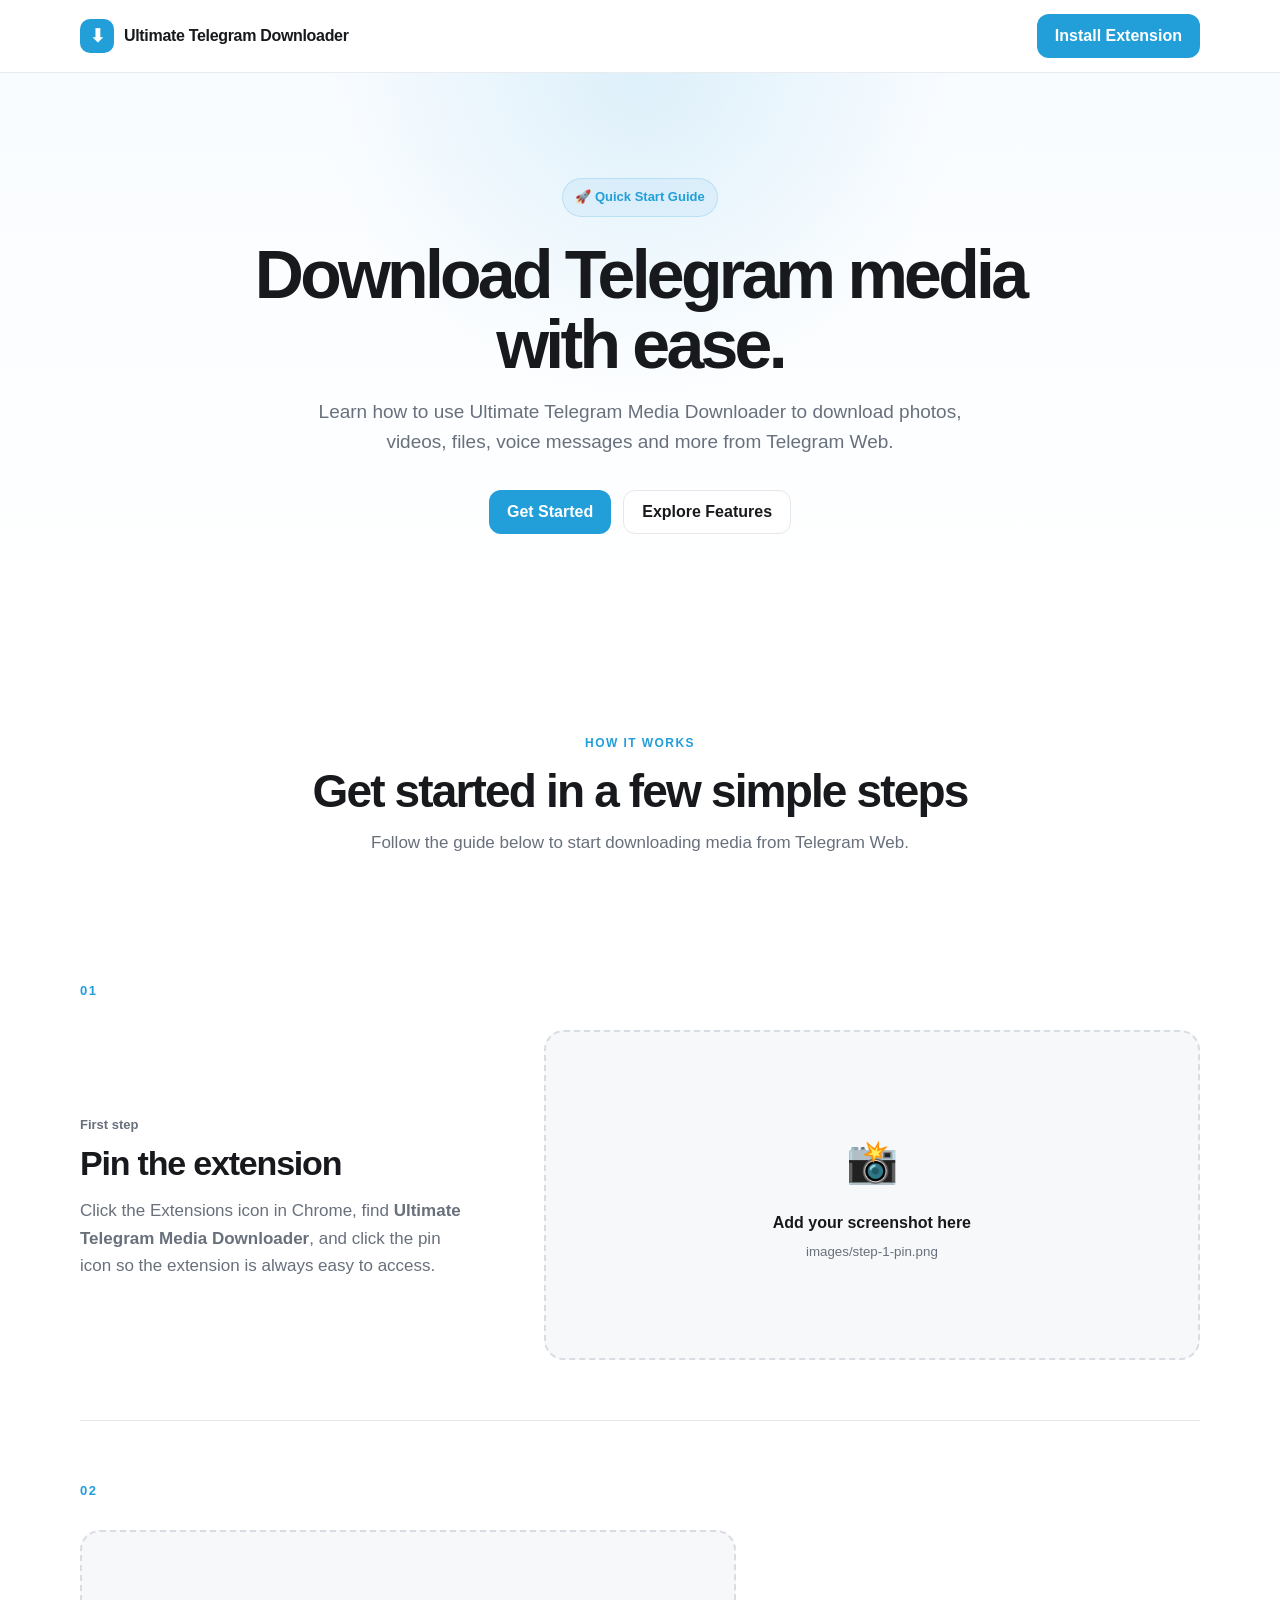
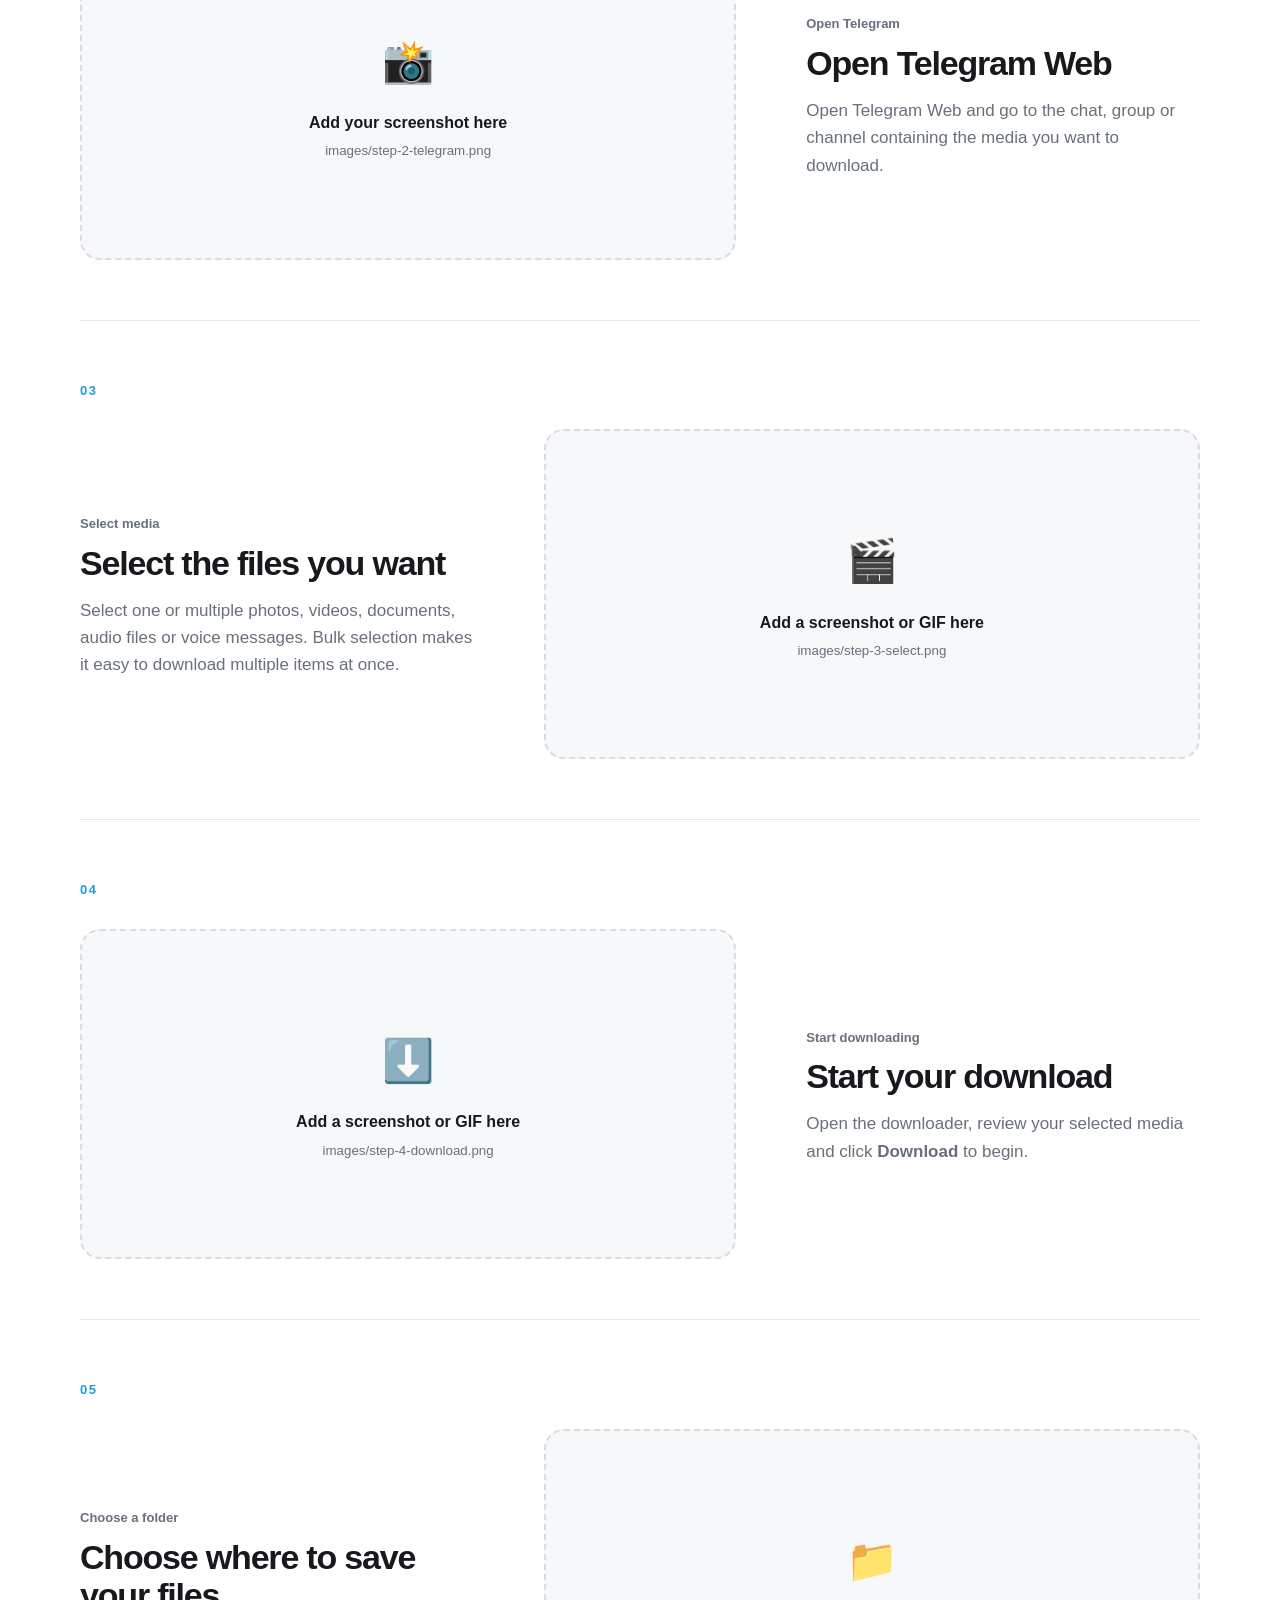
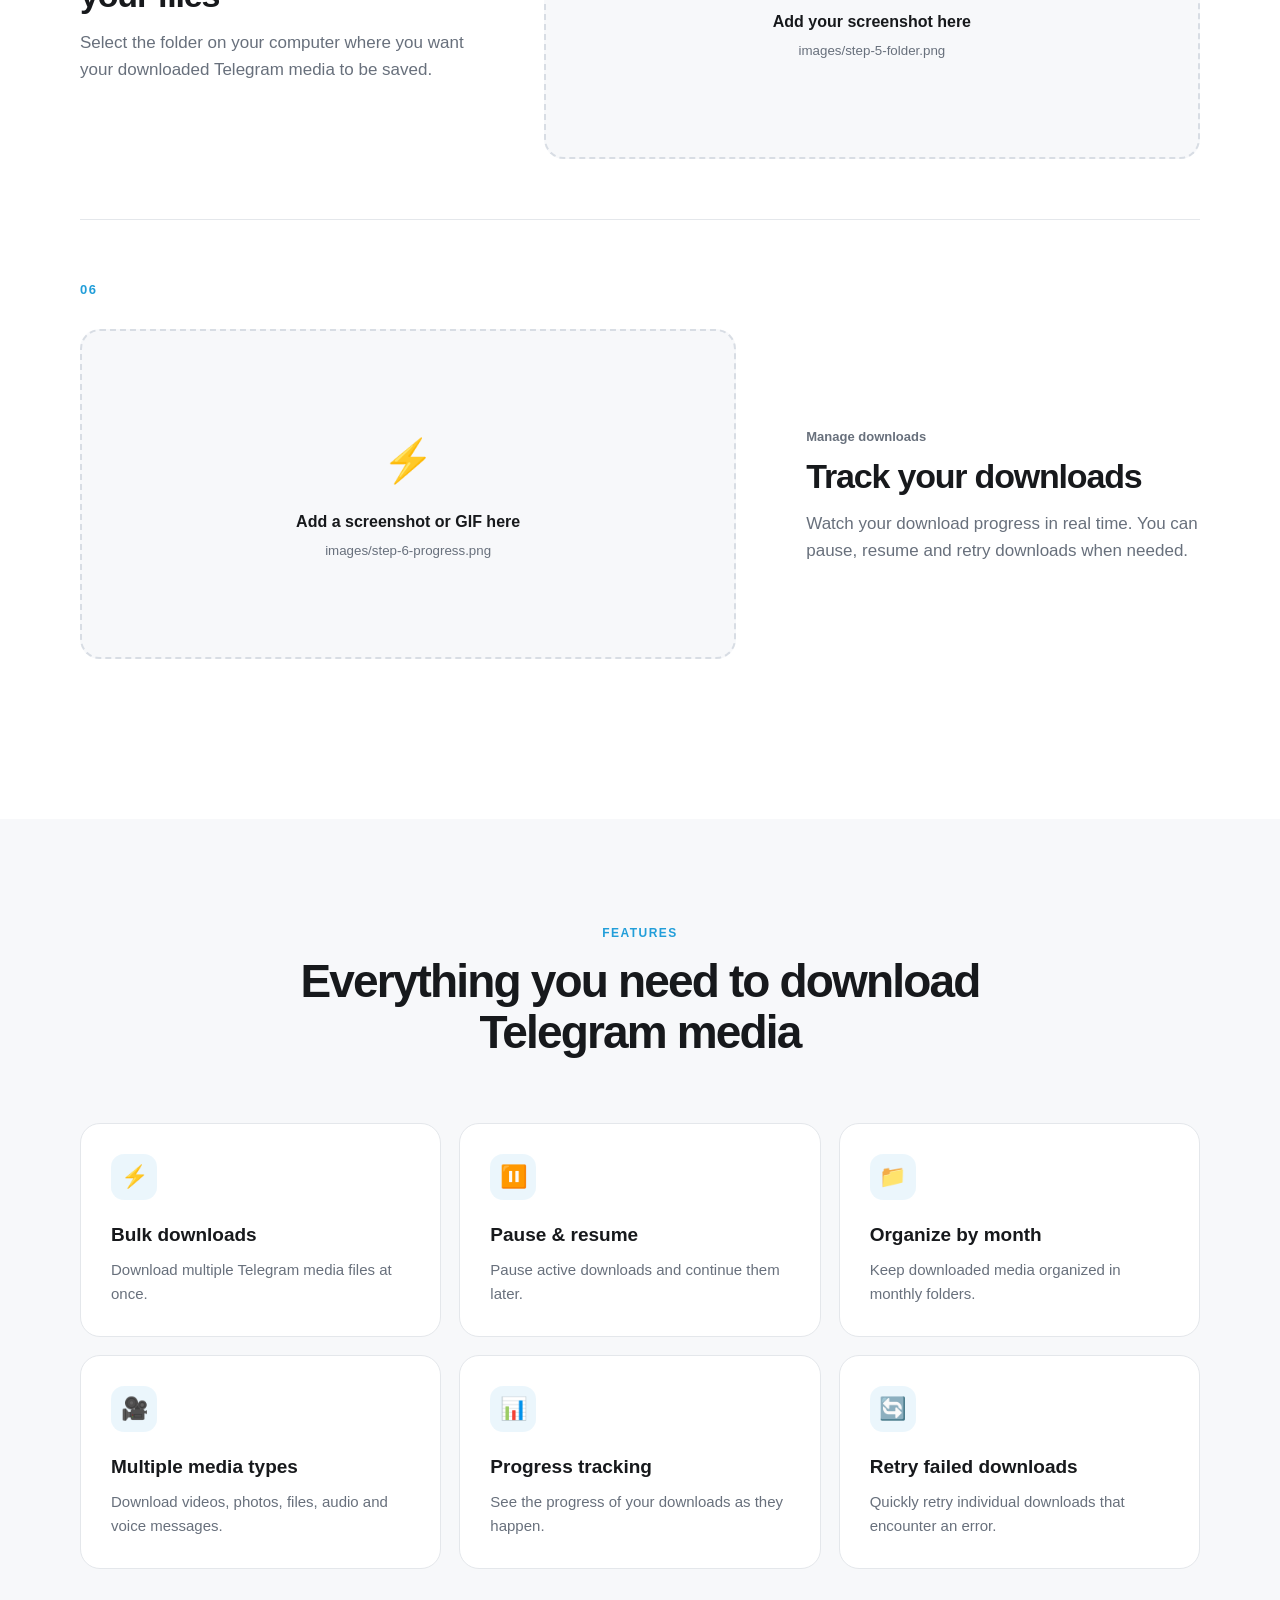
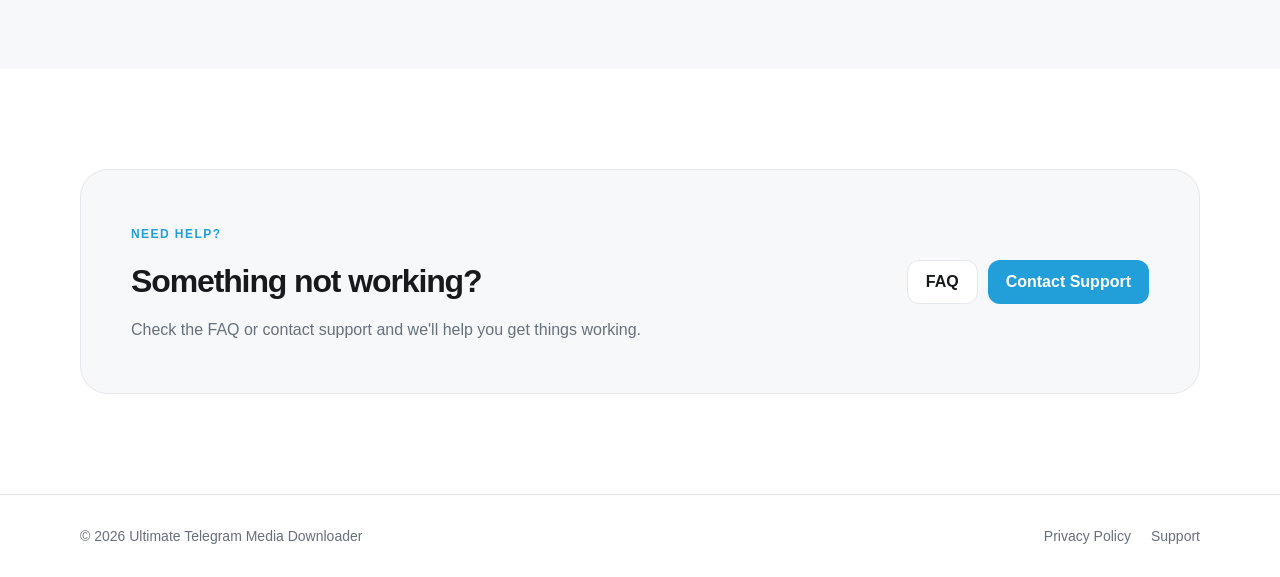
==== index.html @ ed67d0b2 "Initial commit" ====
<!doctype html>
<html lang="en">
  <head>
    <meta charset="UTF-8" />
    <meta name="viewport" content="width=device-width, initial-scale=1.0" />
    <meta
      name="description"
      content="Learn how to use Ultimate Telegram Media Downloader to download photos, videos, files and voice messages from Telegram Web."
    />
    <title>Ultimate Telegram Media Downloader - How to Use</title>
    <link rel="stylesheet" href="style.css" />
  </head>

  <body>
    <header class="site-header">
      <div class="container nav">
        <a href="#" class="brand">
          <span class="brand-icon">⬇</span>
          <span>Ultimate Telegram Downloader</span>
        </a>

        <a
          class="nav-button"
          href="https://chromewebstore.google.com/"
          target="_blank"
          rel="noopener"
        >
          Install Extension
        </a>
      </div>
    </header>

    <main>
      <section class="hero">
        <div class="container hero-content">
          <div class="badge">🚀 Quick Start Guide</div>
          <h1>Download Telegram media with ease.</h1>
          <p>
            Learn how to use Ultimate Telegram Media Downloader to download
            photos, videos, files, voice messages and more from Telegram Web.
          </p>

          <div class="hero-actions">
            <a class="primary-button" href="#steps">Get Started</a>
            <a class="secondary-button" href="#features">Explore Features</a>
          </div>
        </div>
      </section>

      <section id="steps" class="steps-section">
        <div class="container">
          <div class="section-heading">
            <span class="eyebrow">HOW IT WORKS</span>
            <h2>Get started in a few simple steps</h2>
            <p>
              Follow the guide below to start downloading media from Telegram
              Web.
            </p>
          </div>

          <!-- STEP 1 -->
          <article class="step">
            <div class="step-number">01</div>
            <div class="step-content">
              <div class="step-copy">
                <span class="step-label">First step</span>
                <h3>Pin the extension</h3>
                <p>
                  Click the Extensions icon in Chrome, find
                  <strong>Ultimate Telegram Media Downloader</strong>, and click
                  the pin icon so the extension is always easy to access.
                </p>
              </div>

              <div class="media-placeholder">
                <span>📸</span>
                <strong>Add your screenshot here</strong>
                <small>images/step-1-pin.png</small>
              </div>
            </div>
          </article>

          <!-- STEP 2 -->
          <article class="step">
            <div class="step-number">02</div>
            <div class="step-content">
              <div class="step-copy">
                <span class="step-label">Open Telegram</span>
                <h3>Open Telegram Web</h3>
                <p>
                  Open Telegram Web and go to the chat, group or channel
                  containing the media you want to download.
                </p>
              </div>

              <div class="media-placeholder">
                <span>📸</span>
                <strong>Add your screenshot here</strong>
                <small>images/step-2-telegram.png</small>
              </div>
            </div>
          </article>

          <!-- STEP 3 -->
          <article class="step">
            <div class="step-number">03</div>
            <div class="step-content">
              <div class="step-copy">
                <span class="step-label">Select media</span>
                <h3>Select the files you want</h3>
                <p>
                  Select one or multiple photos, videos, documents, audio files
                  or voice messages. Bulk selection makes it easy to download
                  multiple items at once.
                </p>
              </div>

              <div class="media-placeholder">
                <span>🎬</span>
                <strong>Add a screenshot or GIF here</strong>
                <small>images/step-3-select.png</small>
              </div>
            </div>
          </article>

          <!-- STEP 4 -->
          <article class="step">
            <div class="step-number">04</div>
            <div class="step-content">
              <div class="step-copy">
                <span class="step-label">Start downloading</span>
                <h3>Start your download</h3>
                <p>
                  Open the downloader, review your selected media and click
                  <strong>Download</strong> to begin.
                </p>
              </div>

              <div class="media-placeholder">
                <span>⬇️</span>
                <strong>Add a screenshot or GIF here</strong>
                <small>images/step-4-download.png</small>
              </div>
            </div>
          </article>

          <!-- STEP 5 -->
          <article class="step">
            <div class="step-number">05</div>
            <div class="step-content">
              <div class="step-copy">
                <span class="step-label">Choose a folder</span>
                <h3>Choose where to save your files</h3>
                <p>
                  Select the folder on your computer where you want your
                  downloaded Telegram media to be saved.
                </p>
              </div>

              <div class="media-placeholder">
                <span>📁</span>
                <strong>Add your screenshot here</strong>
                <small>images/step-5-folder.png</small>
              </div>
            </div>
          </article>

          <!-- STEP 6 -->
          <article class="step">
            <div class="step-number">06</div>
            <div class="step-content">
              <div class="step-copy">
                <span class="step-label">Manage downloads</span>
                <h3>Track your downloads</h3>
                <p>
                  Watch your download progress in real time. You can pause,
                  resume and retry downloads when needed.
                </p>
              </div>

              <div class="media-placeholder">
                <span>⚡</span>
                <strong>Add a screenshot or GIF here</strong>
                <small>images/step-6-progress.png</small>
              </div>
            </div>
          </article>
        </div>
      </section>

      <section id="features" class="features-section">
        <div class="container">
          <div class="section-heading">
            <span class="eyebrow">FEATURES</span>
            <h2>Everything you need to download Telegram media</h2>
          </div>

          <div class="feature-grid">
            <div class="feature-card">
              <div class="feature-icon">⚡</div>
              <h3>Bulk downloads</h3>
              <p>Download multiple Telegram media files at once.</p>
            </div>

            <div class="feature-card">
              <div class="feature-icon">⏸️</div>
              <h3>Pause & resume</h3>
              <p>Pause active downloads and continue them later.</p>
            </div>

            <div class="feature-card">
              <div class="feature-icon">📁</div>
              <h3>Organize by month</h3>
              <p>Keep downloaded media organized in monthly folders.</p>
            </div>

            <div class="feature-card">
              <div class="feature-icon">🎥</div>
              <h3>Multiple media types</h3>
              <p>Download videos, photos, files, audio and voice messages.</p>
            </div>

            <div class="feature-card">
              <div class="feature-icon">📊</div>
              <h3>Progress tracking</h3>
              <p>See the progress of your downloads as they happen.</p>
            </div>

            <div class="feature-card">
              <div class="feature-icon">🔄</div>
              <h3>Retry failed downloads</h3>
              <p>Quickly retry individual downloads that encounter an error.</p>
            </div>
          </div>
        </div>
      </section>

      <section class="help-section">
        <div class="container">
          <div class="help-card">
            <div>
              <span class="eyebrow">NEED HELP?</span>
              <h2>Something not working?</h2>
              <p>
                Check the FAQ or contact support and we'll help you get things
                working.
              </p>
            </div>

            <div class="help-actions">
              <a class="secondary-button" href="#">FAQ</a>
              <a class="primary-button" href="mailto:support@example.com"
                >Contact Support</a
              >
            </div>
          </div>
        </div>
      </section>
    </main>

    <footer class="site-footer">
      <div class="container footer-content">
        <span>© 2026 Ultimate Telegram Media Downloader</span>
        <div>
          <a href="#">Privacy Policy</a>
          <a href="#">Support</a>
        </div>
      </div>
    </footer>
  </body>
</html>
---- style.css ----
/* =========================================
   Ultimate Telegram Media Downloader
   Documentation / Getting Started Page
   ========================================= */

:root {
  --bg: #ffffff;
  --surface: #f7f8fa;
  --surface-strong: #eef1f5;
  --text: #17191c;
  --muted: #68707c;
  --border: #e4e7eb;
  --primary: #229ed9;
  --primary-dark: #1687bd;
  --radius: 20px;
  --shadow: 0 12px 35px rgba(20, 28, 40, 0.08);
  --container: 1120px;
}

* {
  box-sizing: border-box;
}

html {
  scroll-behavior: smooth;
}

body {
  margin: 0;
  font-family:
    Inter,
    -apple-system,
    BlinkMacSystemFont,
    "Segoe UI",
    Roboto,
    Helvetica,
    Arial,
    sans-serif;
  color: var(--text);
  background: var(--bg);
  line-height: 1.6;
}

a {
  color: inherit;
  text-decoration: none;
}

img {
  max-width: 100%;
  display: block;
}

.container {
  width: min(calc(100% - 40px), var(--container));
  margin: 0 auto;
}

/* Header */

.site-header {
  position: sticky;
  top: 0;
  z-index: 100;
  background: rgba(255, 255, 255, 0.92);
  backdrop-filter: blur(14px);
  border-bottom: 1px solid rgba(228, 231, 235, 0.8);
}

.nav {
  min-height: 72px;
  display: flex;
  align-items: center;
  justify-content: space-between;
  gap: 20px;
}

.brand {
  display: inline-flex;
  align-items: center;
  gap: 10px;
  font-weight: 750;
  letter-spacing: -0.02em;
}

.brand-icon {
  width: 34px;
  height: 34px;
  display: grid;
  place-items: center;
  border-radius: 10px;
  background: var(--primary);
  color: white;
  font-size: 18px;
}

.nav-button,
.primary-button,
.secondary-button {
  display: inline-flex;
  align-items: center;
  justify-content: center;
  min-height: 44px;
  padding: 0 18px;
  border-radius: 12px;
  font-weight: 700;
  transition:
    transform 0.2s ease,
    background 0.2s ease,
    box-shadow 0.2s ease;
}

.nav-button,
.primary-button {
  background: var(--primary);
  color: white;
}

.nav-button:hover,
.primary-button:hover {
  background: var(--primary-dark);
  transform: translateY(-1px);
  box-shadow: 0 8px 20px rgba(34, 158, 217, 0.22);
}

.secondary-button {
  background: white;
  border: 1px solid var(--border);
}

.secondary-button:hover {
  background: var(--surface);
  transform: translateY(-1px);
}

/* Hero */

.hero {
  padding: 105px 0 95px;
  background:
    radial-gradient(
      circle at 50% 0%,
      rgba(34, 158, 217, 0.13),
      transparent 38%
    ),
    linear-gradient(180deg, #f9fcff 0%, #ffffff 100%);
  text-align: center;
}

.hero-content {
  max-width: 800px;
}

.badge,
.eyebrow {
  color: var(--primary);
  font-size: 12px;
  font-weight: 800;
  letter-spacing: 0.12em;
  text-transform: uppercase;
}

.badge {
  display: inline-flex;
  align-items: center;
  gap: 6px;
  padding: 8px 12px;
  border: 1px solid rgba(34, 158, 217, 0.18);
  border-radius: 999px;
  background: rgba(34, 158, 217, 0.07);
  letter-spacing: 0;
  text-transform: none;
  font-size: 13px;
}

.hero h1 {
  margin: 22px 0 18px;
  font-size: clamp(42px, 6vw, 68px);
  line-height: 1.03;
  letter-spacing: -0.055em;
}

.hero p {
  max-width: 680px;
  margin: 0 auto;
  color: var(--muted);
  font-size: 19px;
}

.hero-actions {
  margin-top: 32px;
  display: flex;
  justify-content: center;
  gap: 12px;
  flex-wrap: wrap;
}

/* Sections */

.steps-section,
.features-section,
.help-section {
  padding: 100px 0;
}

.features-section {
  background: var(--surface);
}

.section-heading {
  max-width: 700px;
  margin: 0 auto 65px;
  text-align: center;
}

.section-heading h2 {
  margin: 12px 0 12px;
  font-size: clamp(32px, 4vw, 46px);
  line-height: 1.1;
  letter-spacing: -0.04em;
}

.section-heading p {
  margin: 0;
  color: var(--muted);
  font-size: 17px;
}

/* Steps */

.step {
  padding: 60px 0;
  border-top: 1px solid var(--border);
}

.step:first-of-type {
  border-top: 0;
}

.step-number {
  margin-bottom: 28px;
  color: var(--primary);
  font-size: 13px;
  font-weight: 850;
  letter-spacing: 0.12em;
}

.step-content {
  display: grid;
  grid-template-columns: minmax(280px, 0.75fr) minmax(420px, 1.25fr);
  align-items: center;
  gap: 70px;
}

.step:nth-of-type(even) .step-content {
  grid-template-columns: minmax(420px, 1.25fr) minmax(280px, 0.75fr);
}

.step:nth-of-type(even) .step-copy {
  order: 2;
}

.step:nth-of-type(even) .media-placeholder {
  order: 1;
}

.step-label {
  color: var(--muted);
  font-size: 13px;
  font-weight: 700;
}

.step-copy h3 {
  margin: 8px 0 15px;
  font-size: 34px;
  line-height: 1.12;
  letter-spacing: -0.035em;
}

.step-copy p {
  margin: 0;
  color: var(--muted);
  font-size: 17px;
}

.media-placeholder {
  min-height: 330px;
  padding: 30px;
  display: flex;
  flex-direction: column;
  align-items: center;
  justify-content: center;
  text-align: center;
  border: 2px dashed #d8dde4;
  border-radius: var(--radius);
  background: var(--surface);
}

.media-placeholder span {
  margin-bottom: 15px;
  font-size: 42px;
}

.media-placeholder strong {
  font-size: 16px;
}

.media-placeholder small {
  margin-top: 5px;
  color: var(--muted);
}

/*
  When you have a real screenshot, replace the placeholder with:

  <img src="images/step-1-pin.png" alt="How to pin the extension">

  and add class="step-image" if desired.
*/

.step-image {
  width: 100%;
  border: 1px solid var(--border);
  border-radius: var(--radius);
  box-shadow: var(--shadow);
}

/* Features */

.feature-grid {
  display: grid;
  grid-template-columns: repeat(3, 1fr);
  gap: 18px;
}

.feature-card {
  padding: 30px;
  background: white;
  border: 1px solid var(--border);
  border-radius: var(--radius);
}

.feature-icon {
  width: 46px;
  height: 46px;
  display: grid;
  place-items: center;
  margin-bottom: 20px;
  border-radius: 13px;
  background: rgba(34, 158, 217, 0.09);
  font-size: 22px;
}

.feature-card h3 {
  margin: 0 0 8px;
  font-size: 19px;
}

.feature-card p {
  margin: 0;
  color: var(--muted);
  font-size: 15px;
}

/* Help */

.help-card {
  display: flex;
  align-items: center;
  justify-content: space-between;
  gap: 35px;
  padding: 50px;
  border-radius: 28px;
  background: var(--surface);
  border: 1px solid var(--border);
}

.help-card h2 {
  margin: 10px 0;
  font-size: 32px;
  letter-spacing: -0.035em;
}

.help-card p {
  margin: 0;
  color: var(--muted);
}

.help-actions {
  display: flex;
  gap: 10px;
  flex-shrink: 0;
}

/* Footer */

.site-footer {
  padding: 30px 0;
  border-top: 1px solid var(--border);
  color: var(--muted);
  font-size: 14px;
}

.footer-content {
  display: flex;
  justify-content: space-between;
  gap: 20px;
}

.footer-content div {
  display: flex;
  gap: 20px;
}

.footer-content a:hover {
  color: var(--text);
}

/* Responsive */

@media (max-width: 800px) {
  .container {
    width: min(calc(100% - 28px), var(--container));
  }

  .nav {
    min-height: 64px;
  }

  .brand span:last-child {
    max-width: 190px;
    line-height: 1.15;
  }

  .hero {
    padding: 75px 0 70px;
  }

  .steps-section,
  .features-section,
  .help-section {
    padding: 70px 0;
  }

  .step-content,
  .step:nth-of-type(even) .step-content {
    grid-template-columns: 1fr;
    gap: 35px;
  }

  .step:nth-of-type(even) .step-copy,
  .step:nth-of-type(even) .media-placeholder {
    order: initial;
  }

  .step-copy h3 {
    font-size: 29px;
  }

  .media-placeholder {
    min-height: 260px;
  }

  .feature-grid {
    grid-template-columns: 1fr;
  }

  .help-card {
    padding: 32px;
    flex-direction: column;
    align-items: flex-start;
  }

  .footer-content {
    flex-direction: column;
  }
}

@media (max-width: 500px) {
  .nav-button {
    display: none;
  }

  .hero h1 {
    font-size: 42px;
  }

  .hero p {
    font-size: 17px;
  }

  .hero-actions,
  .help-actions {
    width: 100%;
  }

  .hero-actions a,
  .help-actions a {
    flex: 1;
  }

  .footer-content div {
    flex-direction: column;
    gap: 6px;
  }
}
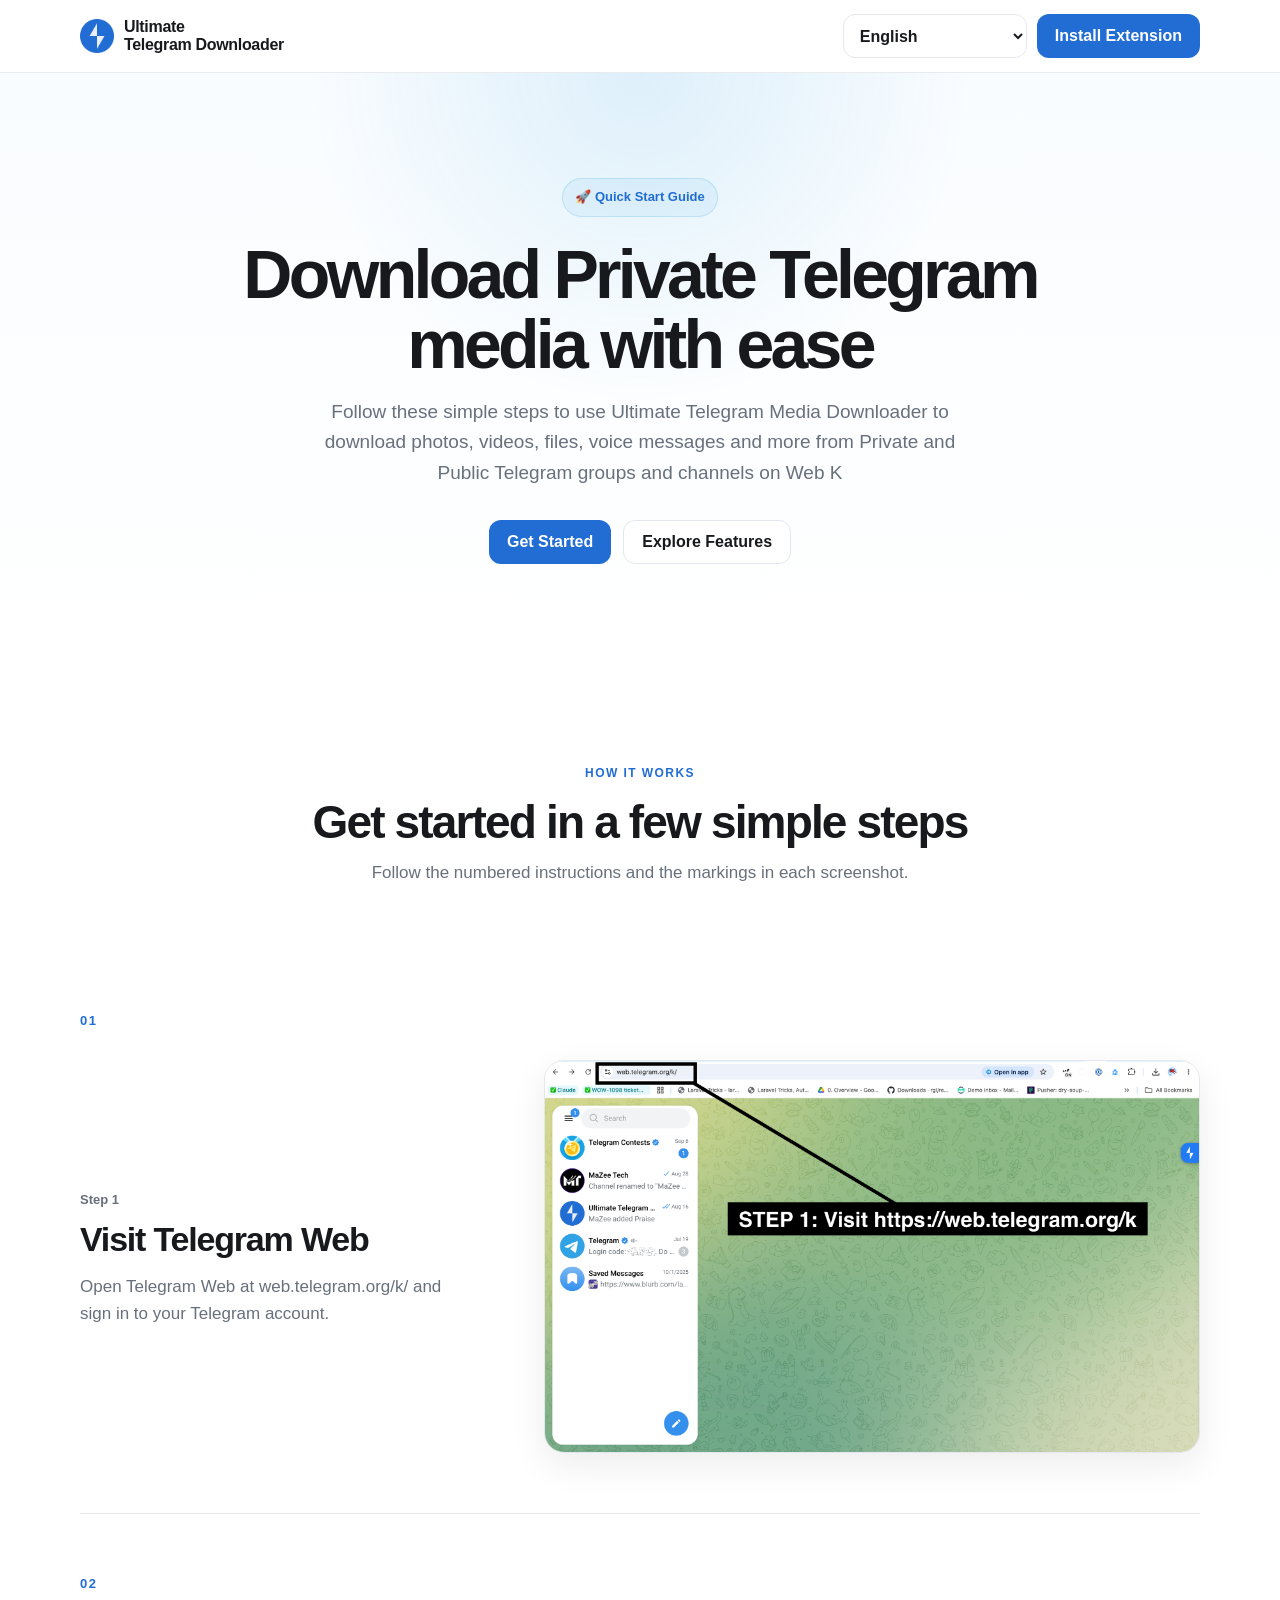
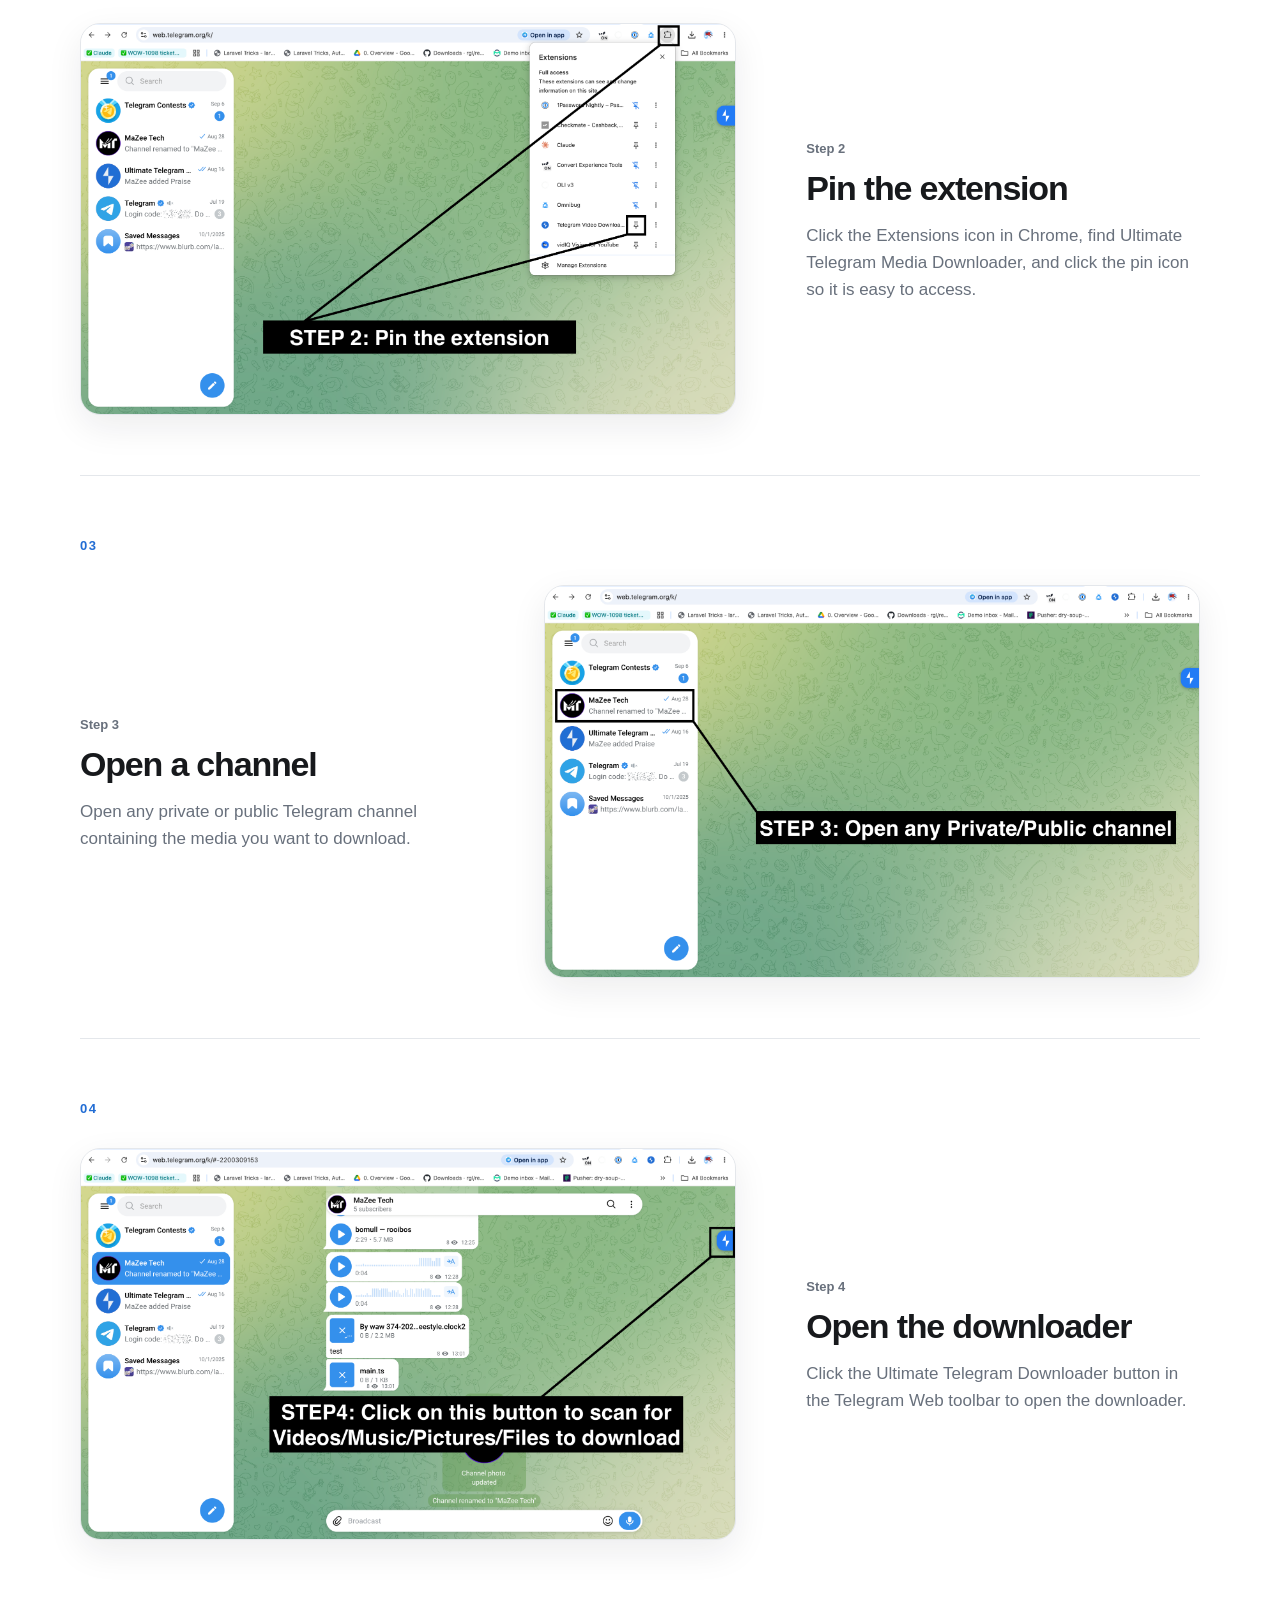
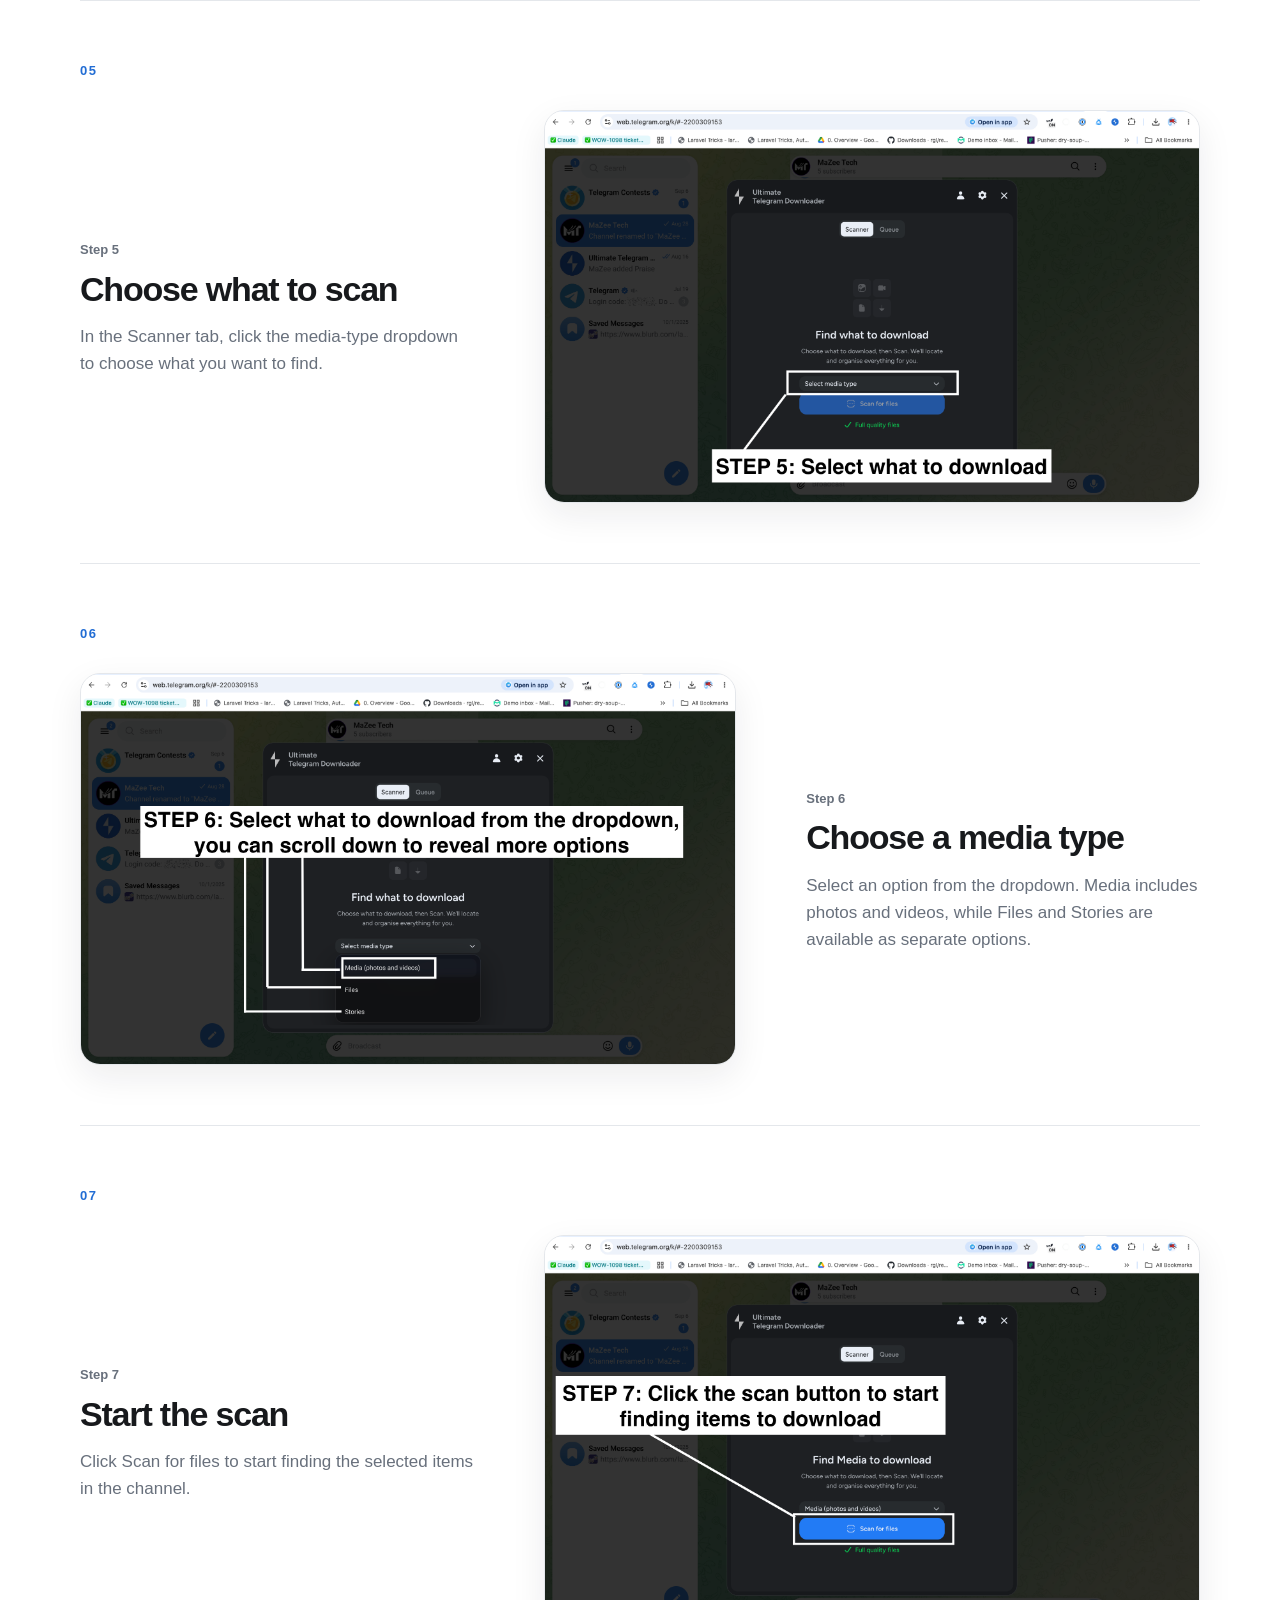
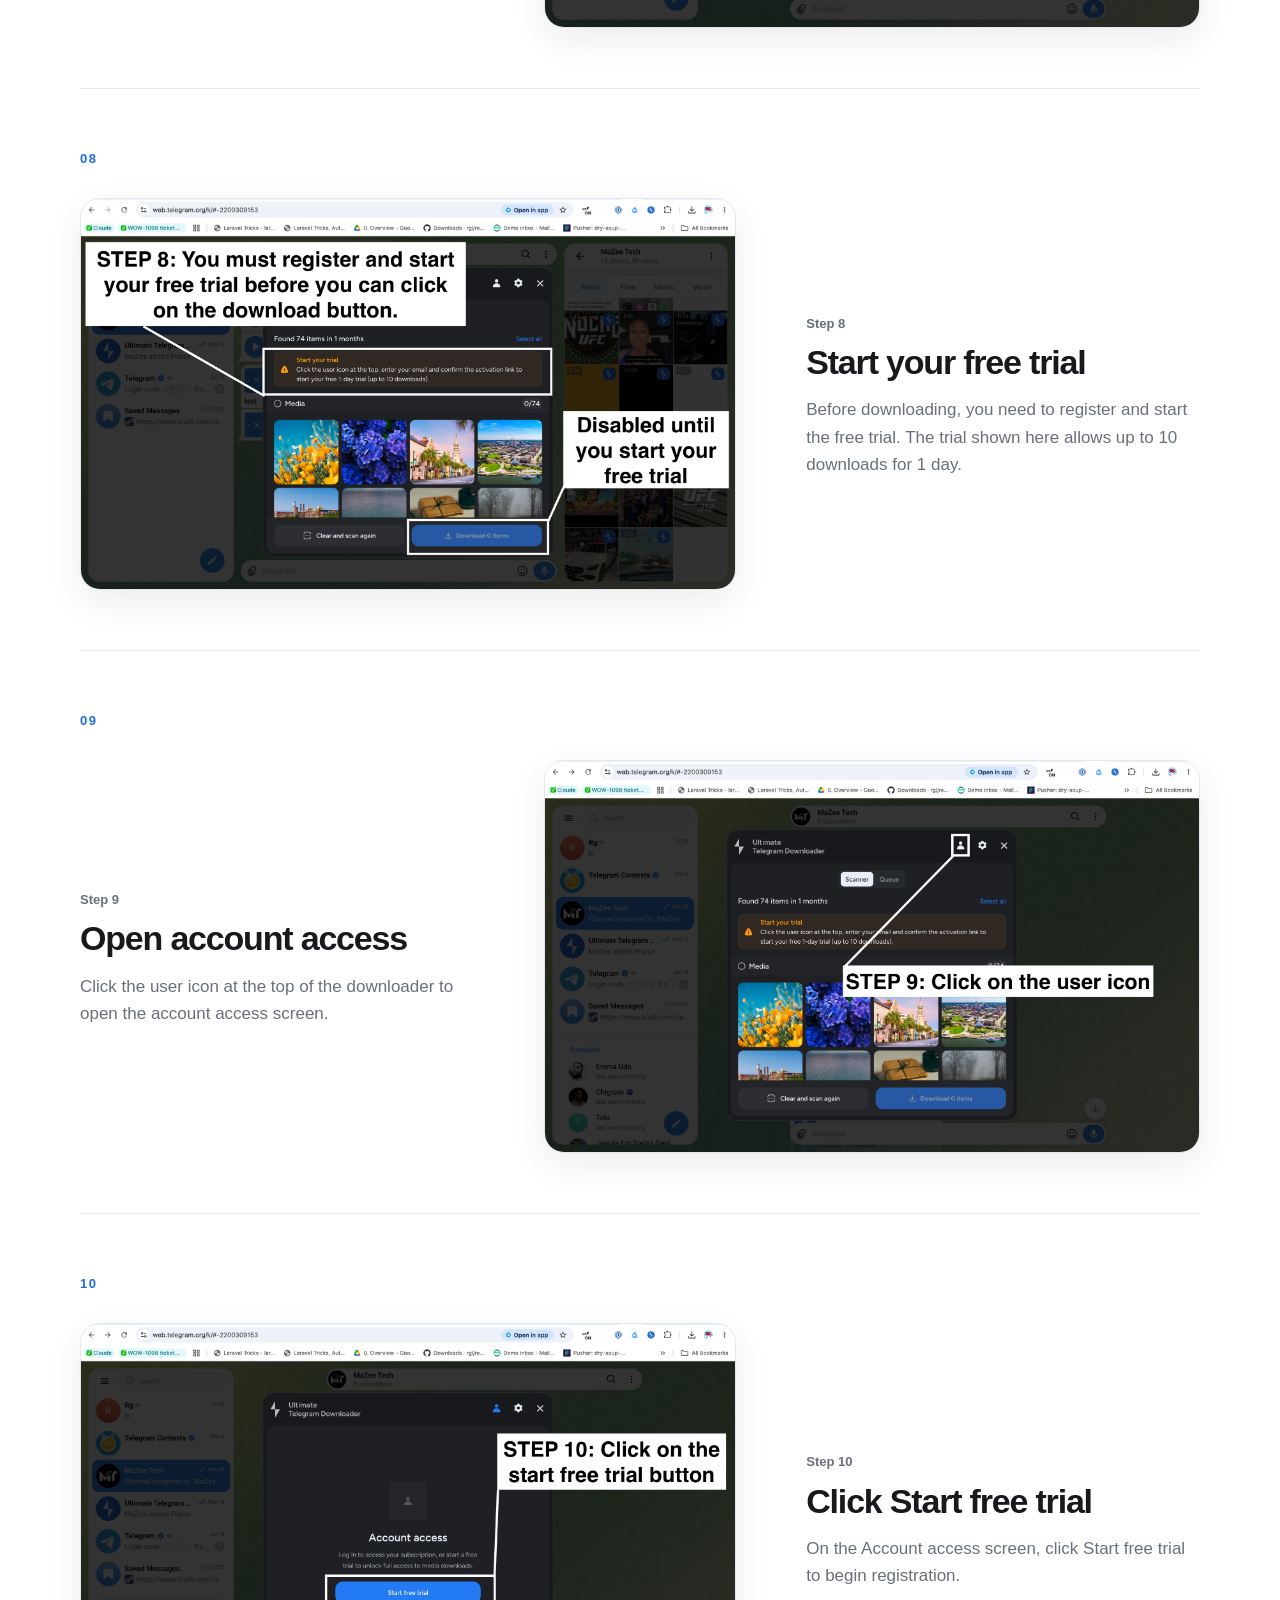
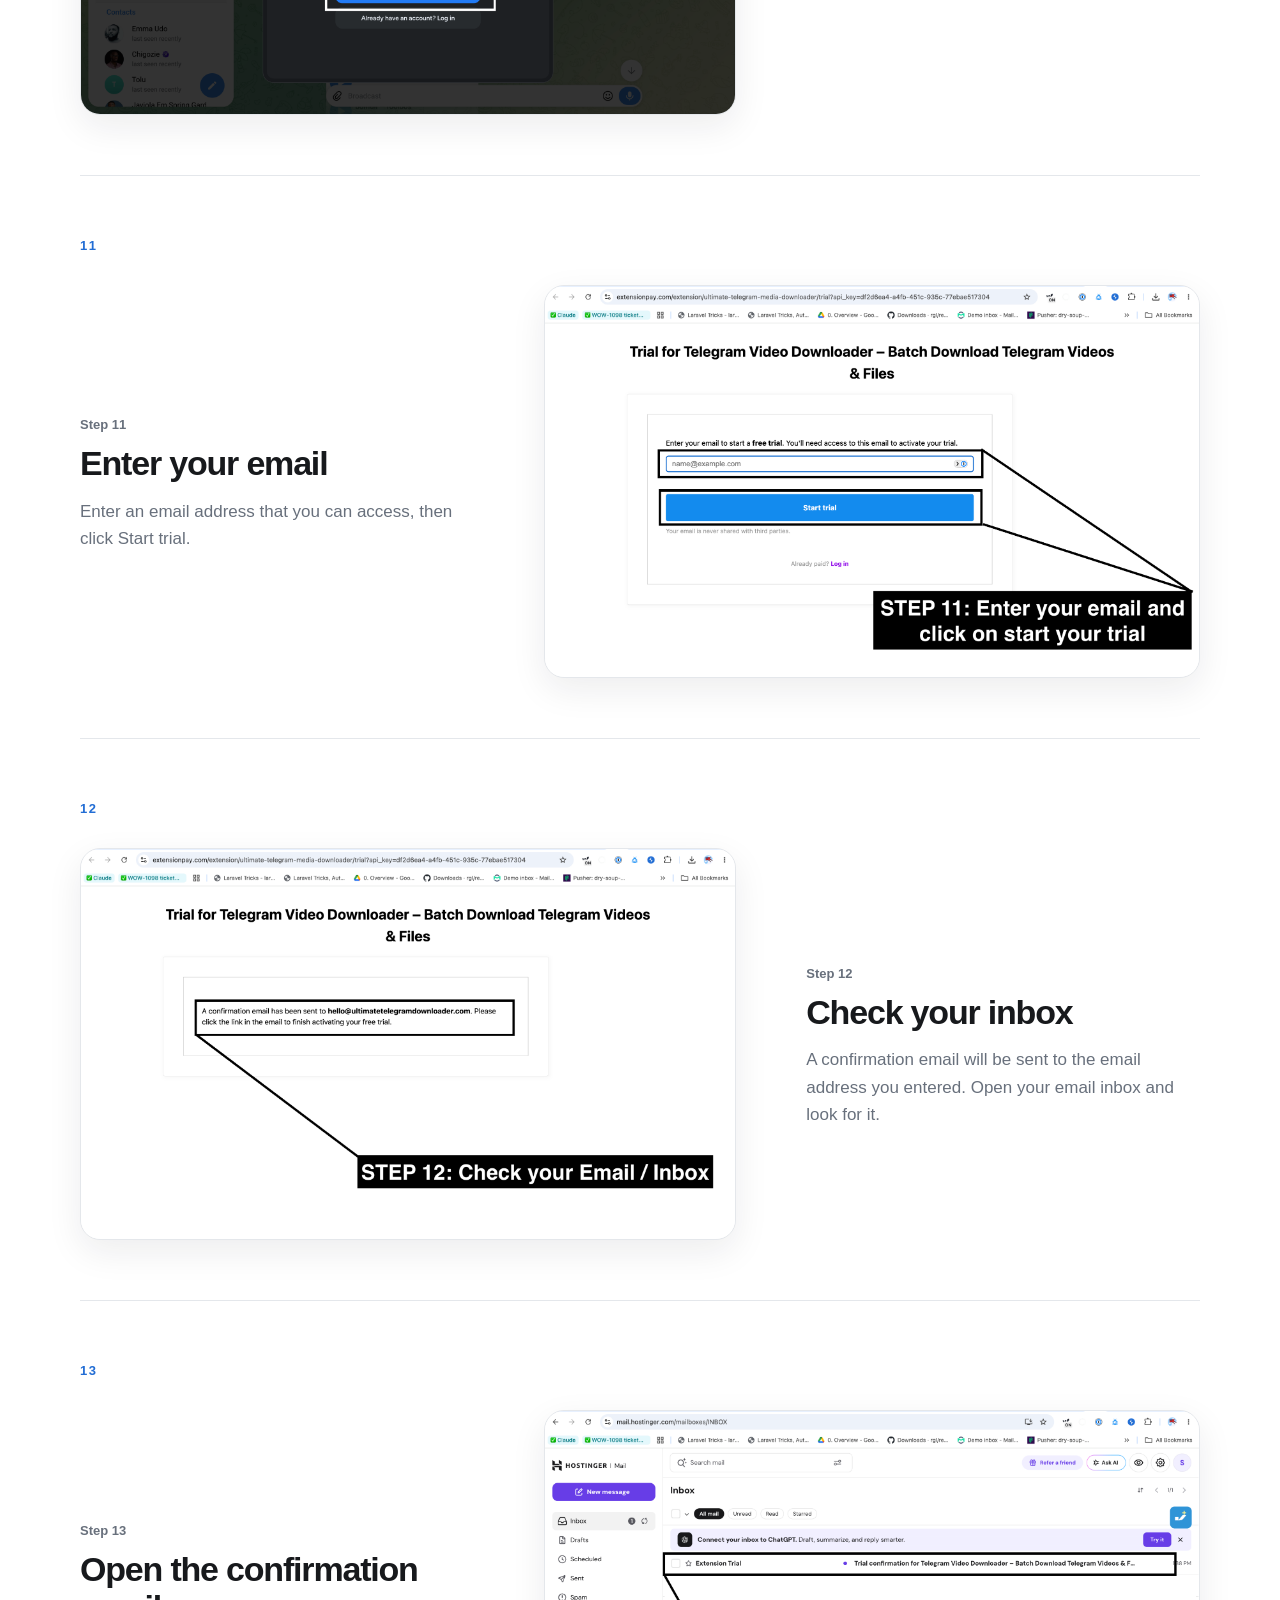
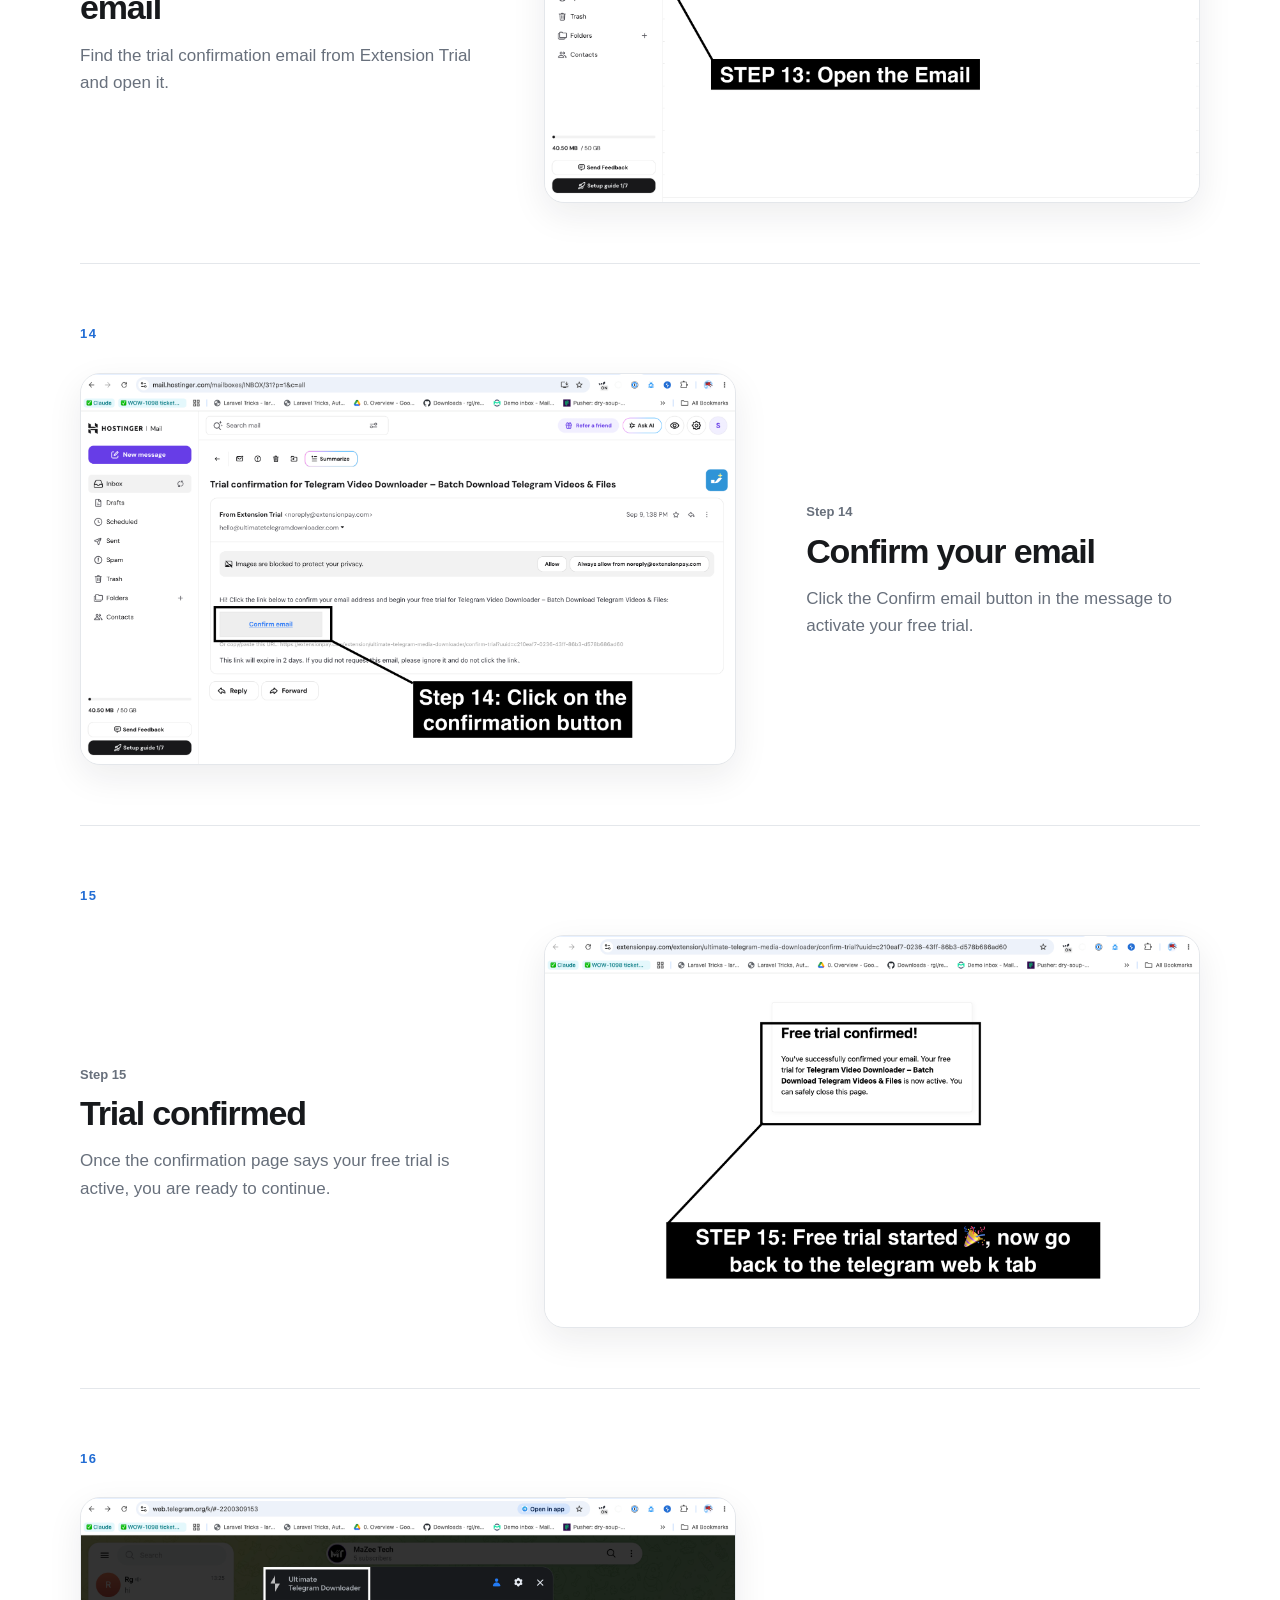
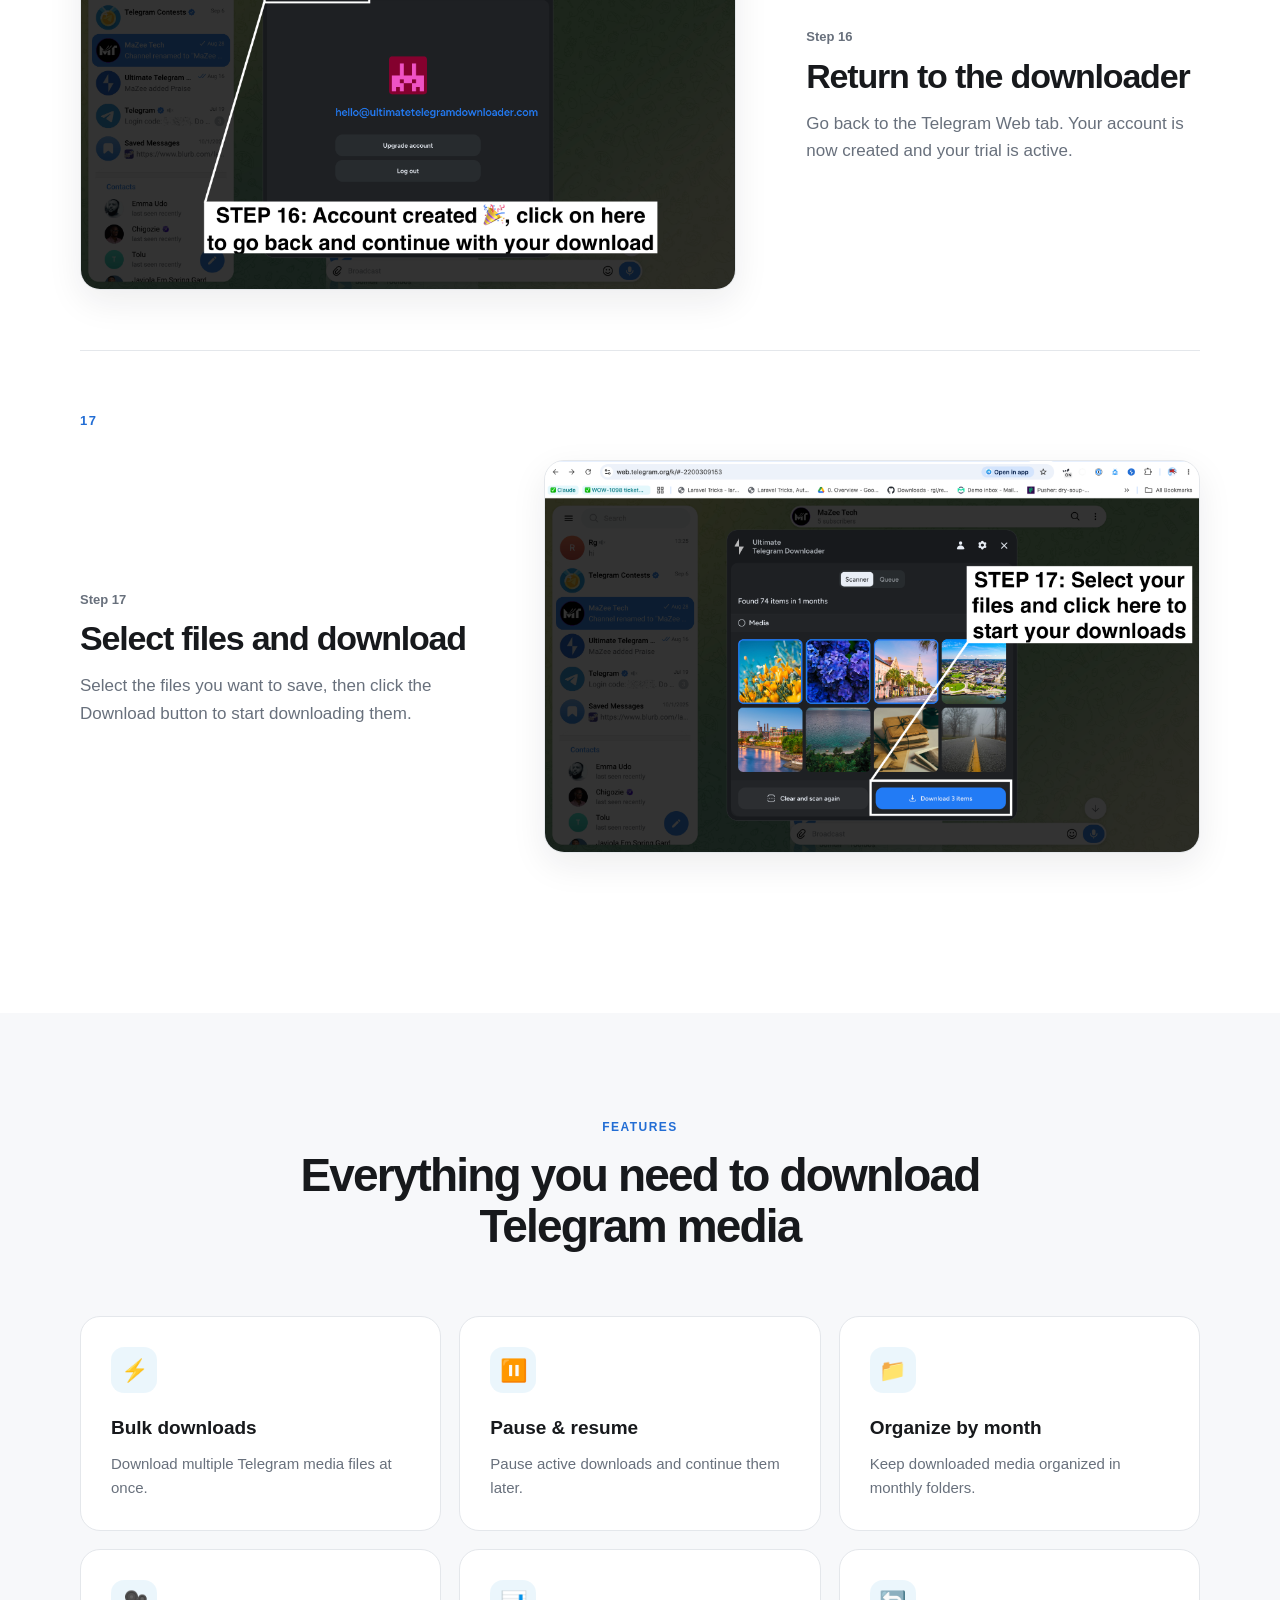
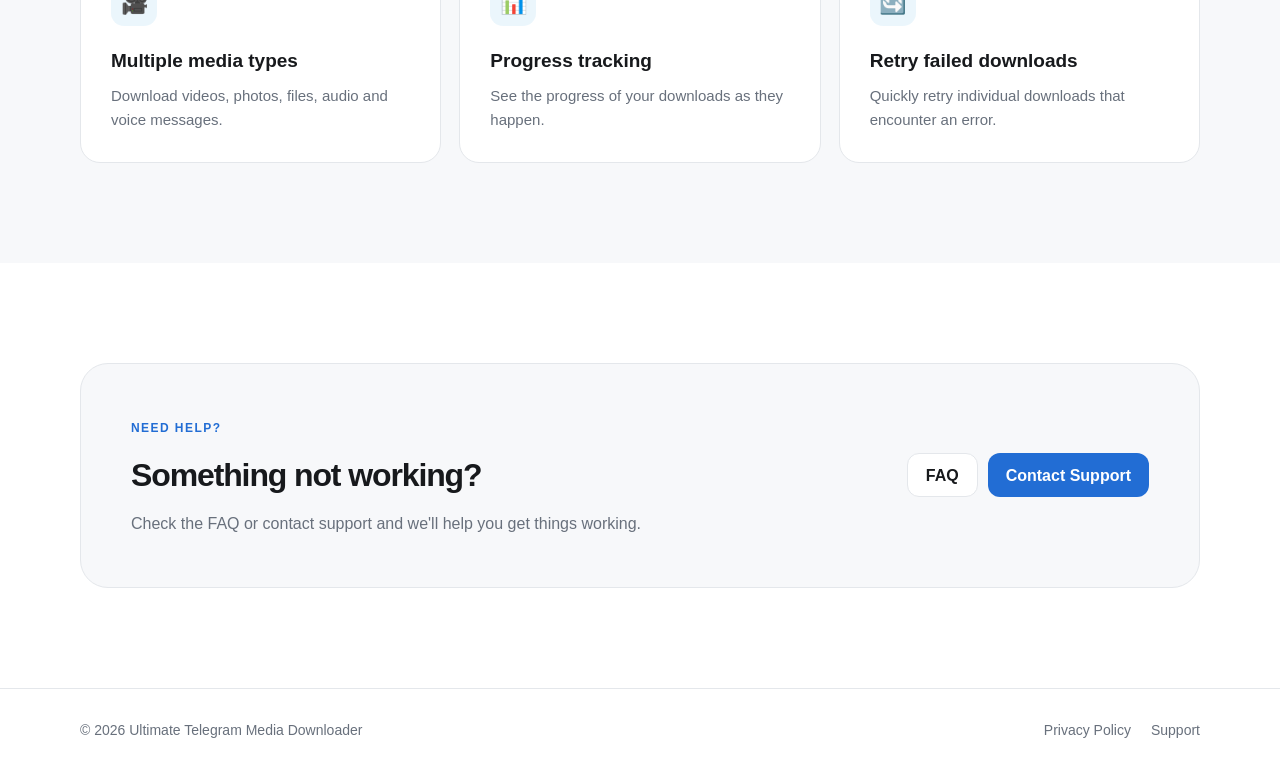
==== commit 59897c9e: "Releaase first version" ====
--- a/index.html
+++ b/index.html
@@ -5,44 +5,88 @@
     <meta name="viewport" content="width=device-width, initial-scale=1.0" />
     <meta
       name="description"
-      content="Learn how to use Ultimate Telegram Media Downloader to download photos, videos, files and voice messages from Telegram Web."
+      id="meta-description"
+      content="Learn how to use Ultimate Telegram Media Downloader to download photos, videos, files and more from Telegram Web."
     />
-    <title>Ultimate Telegram Media Downloader - How to Use</title>
+    <meta name="theme-color" content="#229ed9" />
+    <title id="page-title">
+      Ultimate Telegram Media Downloader - How to Use
+    </title>
     <link rel="stylesheet" href="style.css" />
+    <link rel="icon" type="image/png" href="images/favicon.ico" />
   </head>
 
   <body>
     <header class="site-header">
       <div class="container nav">
-        <a href="#" class="brand">
-          <span class="brand-icon">⬇</span>
-          <span>Ultimate Telegram Downloader</span>
+        <a
+          href="?lang=en"
+          class="brand"
+          aria-label="Ultimate Telegram Downloader"
+        >
+          <img
+            width="34"
+            height="34"
+            alt="ultimate telegram downloader icon"
+            src="images/icon.png"
+          />
+          <span class="brand-name"
+            >Ultimate <br />
+            Telegram Downloader</span
+          >
         </a>
 
-        <a
-          class="nav-button"
-          href="https://chromewebstore.google.com/"
-          target="_blank"
-          rel="noopener"
-        >
-          Install Extension
-        </a>
+        <div class="nav-actions">
+          <label class="language-picker">
+            <span class="sr-only" data-i18n="languageLabel">Language</span>
+            <select id="language-select" aria-label="Language">
+              <option value="en">English</option>
+              <option value="fr">Français</option>
+              <option value="es">Español</option>
+              <option value="de">Deutsch</option>
+              <option value="th">ไทย</option>
+              <option value="ms">Bahasa Melayu</option>
+              <option value="ar">العربية</option>
+              <option value="he">עברית</option>
+              <option value="cs">Čeština</option>
+              <option value="hr">Hrvatski</option>
+            </select>
+          </label>
+          <a
+            class="nav-button"
+            href="https://chromewebstore.google.com/detail/kemekpnmlfpofdgfalpjndmdgpjogjgl?utm_source=item-share-cb"
+            target="_blank"
+            rel="noopener"
+            data-i18n="installExtension"
+            >Install Extension</a
+          >
+        </div>
       </div>
     </header>
 
     <main>
       <section class="hero">
         <div class="container hero-content">
-          <div class="badge">🚀 Quick Start Guide</div>
-          <h1>Download Telegram media with ease.</h1>
-          <p>
-            Learn how to use Ultimate Telegram Media Downloader to download
-            photos, videos, files, voice messages and more from Telegram Web.
+          <div class="badge" data-i18n="badge">🚀 Quick Start Guide</div>
+          <h1 data-i18n="heroTitle">
+            Download Private/Public Telegram media with ease.
+          </h1>
+          <p data-i18n="heroDescription">
+            Follow these simple steps to use Ultimate Telegram Media Downloader
+            to download photos, videos, files, voice messages and more from
+            Private and Public Telegram groups and channels on Web K.
           </p>
 
           <div class="hero-actions">
-            <a class="primary-button" href="#steps">Get Started</a>
-            <a class="secondary-button" href="#features">Explore Features</a>
+            <a class="primary-button" href="#steps" data-i18n="getStarted"
+              >Get Started</a
+            >
+            <a
+              class="secondary-button"
+              href="#features"
+              data-i18n="exploreFeatures"
+              >Explore Features</a
+            >
           </div>
         </div>
       </section>
@@ -50,188 +94,27 @@
       <section id="steps" class="steps-section">
         <div class="container">
           <div class="section-heading">
-            <span class="eyebrow">HOW IT WORKS</span>
-            <h2>Get started in a few simple steps</h2>
-            <p>
-              Follow the guide below to start downloading media from Telegram
-              Web.
+            <span class="eyebrow" data-i18n="howItWorks">HOW IT WORKS</span>
+            <h2 data-i18n="stepsTitle">Get started in a few simple steps</h2>
+            <p data-i18n="stepsDescription">
+              Follow the numbered instructions and the markings in each
+              screenshot.
             </p>
           </div>
 
-          <!-- STEP 1 -->
-          <article class="step">
-            <div class="step-number">01</div>
-            <div class="step-content">
-              <div class="step-copy">
-                <span class="step-label">First step</span>
-                <h3>Pin the extension</h3>
-                <p>
-                  Click the Extensions icon in Chrome, find
-                  <strong>Ultimate Telegram Media Downloader</strong>, and click
-                  the pin icon so the extension is always easy to access.
-                </p>
-              </div>
-
-              <div class="media-placeholder">
-                <span>📸</span>
-                <strong>Add your screenshot here</strong>
-                <small>images/step-1-pin.png</small>
-              </div>
-            </div>
-          </article>
-
-          <!-- STEP 2 -->
-          <article class="step">
-            <div class="step-number">02</div>
-            <div class="step-content">
-              <div class="step-copy">
-                <span class="step-label">Open Telegram</span>
-                <h3>Open Telegram Web</h3>
-                <p>
-                  Open Telegram Web and go to the chat, group or channel
-                  containing the media you want to download.
-                </p>
-              </div>
-
-              <div class="media-placeholder">
-                <span>📸</span>
-                <strong>Add your screenshot here</strong>
-                <small>images/step-2-telegram.png</small>
-              </div>
-            </div>
-          </article>
-
-          <!-- STEP 3 -->
-          <article class="step">
-            <div class="step-number">03</div>
-            <div class="step-content">
-              <div class="step-copy">
-                <span class="step-label">Select media</span>
-                <h3>Select the files you want</h3>
-                <p>
-                  Select one or multiple photos, videos, documents, audio files
-                  or voice messages. Bulk selection makes it easy to download
-                  multiple items at once.
-                </p>
-              </div>
-
-              <div class="media-placeholder">
-                <span>🎬</span>
-                <strong>Add a screenshot or GIF here</strong>
-                <small>images/step-3-select.png</small>
-              </div>
-            </div>
-          </article>
-
-          <!-- STEP 4 -->
-          <article class="step">
-            <div class="step-number">04</div>
-            <div class="step-content">
-              <div class="step-copy">
-                <span class="step-label">Start downloading</span>
-                <h3>Start your download</h3>
-                <p>
-                  Open the downloader, review your selected media and click
-                  <strong>Download</strong> to begin.
-                </p>
-              </div>
-
-              <div class="media-placeholder">
-                <span>⬇️</span>
-                <strong>Add a screenshot or GIF here</strong>
-                <small>images/step-4-download.png</small>
-              </div>
-            </div>
-          </article>
-
-          <!-- STEP 5 -->
-          <article class="step">
-            <div class="step-number">05</div>
-            <div class="step-content">
-              <div class="step-copy">
-                <span class="step-label">Choose a folder</span>
-                <h3>Choose where to save your files</h3>
-                <p>
-                  Select the folder on your computer where you want your
-                  downloaded Telegram media to be saved.
-                </p>
-              </div>
-
-              <div class="media-placeholder">
-                <span>📁</span>
-                <strong>Add your screenshot here</strong>
-                <small>images/step-5-folder.png</small>
-              </div>
-            </div>
-          </article>
-
-          <!-- STEP 6 -->
-          <article class="step">
-            <div class="step-number">06</div>
-            <div class="step-content">
-              <div class="step-copy">
-                <span class="step-label">Manage downloads</span>
-                <h3>Track your downloads</h3>
-                <p>
-                  Watch your download progress in real time. You can pause,
-                  resume and retry downloads when needed.
-                </p>
-              </div>
-
-              <div class="media-placeholder">
-                <span>⚡</span>
-                <strong>Add a screenshot or GIF here</strong>
-                <small>images/step-6-progress.png</small>
-              </div>
-            </div>
-          </article>
+          <div id="steps-container"></div>
         </div>
       </section>
 
       <section id="features" class="features-section">
         <div class="container">
           <div class="section-heading">
-            <span class="eyebrow">FEATURES</span>
-            <h2>Everything you need to download Telegram media</h2>
-          </div>
-
-          <div class="feature-grid">
-            <div class="feature-card">
-              <div class="feature-icon">⚡</div>
-              <h3>Bulk downloads</h3>
-              <p>Download multiple Telegram media files at once.</p>
-            </div>
-
-            <div class="feature-card">
-              <div class="feature-icon">⏸️</div>
-              <h3>Pause & resume</h3>
-              <p>Pause active downloads and continue them later.</p>
-            </div>
-
-            <div class="feature-card">
-              <div class="feature-icon">📁</div>
-              <h3>Organize by month</h3>
-              <p>Keep downloaded media organized in monthly folders.</p>
-            </div>
-
-            <div class="feature-card">
-              <div class="feature-icon">🎥</div>
-              <h3>Multiple media types</h3>
-              <p>Download videos, photos, files, audio and voice messages.</p>
-            </div>
-
-            <div class="feature-card">
-              <div class="feature-icon">📊</div>
-              <h3>Progress tracking</h3>
-              <p>See the progress of your downloads as they happen.</p>
-            </div>
-
-            <div class="feature-card">
-              <div class="feature-icon">🔄</div>
-              <h3>Retry failed downloads</h3>
-              <p>Quickly retry individual downloads that encounter an error.</p>
-            </div>
-          </div>
+            <span class="eyebrow" data-i18n="featuresEyebrow">FEATURES</span>
+            <h2 data-i18n="featuresTitle">
+              Everything you need to download Telegram media
+            </h2>
+          </div>
+          <div class="feature-grid" id="features-container"></div>
         </div>
       </section>
 
@@ -239,17 +122,24 @@
         <div class="container">
           <div class="help-card">
             <div>
-              <span class="eyebrow">NEED HELP?</span>
-              <h2>Something not working?</h2>
-              <p>
+              <span class="eyebrow" data-i18n="helpEyebrow">NEED HELP?</span>
+              <h2 data-i18n="helpTitle">Something not working?</h2>
+              <p data-i18n="helpDescription">
                 Check the FAQ or contact support and we'll help you get things
                 working.
               </p>
             </div>
-
             <div class="help-actions">
-              <a class="secondary-button" href="#">FAQ</a>
-              <a class="primary-button" href="mailto:support@example.com"
+              <a
+                class="secondary-button"
+                href="https://sites.google.com/view/ultimate-telegram-downloader/support"
+                data-i18n="faq"
+                >FAQ</a
+              >
+              <a
+                class="primary-button"
+                href="mailto:support@ultimatetelegramdownloader.com"
+                data-i18n="contactSupport"
                 >Contact Support</a
               >
             </div>
@@ -260,12 +150,149 @@
 
     <footer class="site-footer">
       <div class="container footer-content">
-        <span>© 2026 Ultimate Telegram Media Downloader</span>
+        <span data-i18n="copyright"
+          >© 2026 Ultimate Telegram Media Downloader</span
+        >
         <div>
-          <a href="#">Privacy Policy</a>
-          <a href="#">Support</a>
+          <a
+            href="https://sites.google.com/view/ultimate-telegram-downloader/privacy-policy"
+            data-i18n="privacy"
+            >Privacy Policy</a
+          >
+          <a
+            href="https://sites.google.com/view/ultimate-telegram-downloader/support"
+            data-i18n="support"
+            >Support</a
+          >
         </div>
       </div>
     </footer>
+
+    <script>
+      async function init() {
+        const translations = await fetch("./translations.json").then((res) => {
+          if (!res.ok) {
+            throw new Error(`Failed to load translations: ${res.status}`);
+          }
+          return res.json();
+        });
+
+        function buildSteps(t) {
+          const base = translations.en.steps;
+          const localized = t.steps || [];
+
+          return base.map((s, i) => {
+            const localizedStep = localized[i];
+
+            return {
+              title: localizedStep?.[0] || s[0],
+              description: localizedStep?.[1] || s[1],
+              image: s[2],
+              alt: localizedStep?.[3] || s[3],
+            };
+          });
+        }
+
+        function applyLanguage(lang) {
+          const t = translations[lang] || translations.en;
+
+          document.documentElement.lang = lang;
+          document.documentElement.dir =
+            lang === "ar" || lang === "he" ? "rtl" : "ltr";
+
+          document.title = t.title;
+
+          document
+            .getElementById("meta-description")
+            .setAttribute("content", t.meta);
+
+          document.querySelectorAll("[data-i18n]").forEach((el) => {
+            const key = el.dataset.i18n;
+
+            if (t[key] !== undefined) {
+              el.textContent = t[key];
+            }
+          });
+
+          const stepsContainer = document.getElementById("steps-container");
+
+          stepsContainer.innerHTML = buildSteps(t)
+            .map(
+              (s, i) => `
+            <article class="step">
+              <div class="step-number">${String(i + 1).padStart(2, "0")}</div>
+
+              <div class="step-content">
+                <div class="step-copy">
+                  <span class="step-label">
+                    ${lang === "fr" ? "Étape" : "Step"} ${i + 1}
+                  </span>
+
+                  <h3>${s.title}</h3>
+                  <p>${s.description}</p>
+                </div>
+
+                <figure class="step-media">
+                  <img
+                    class="step-image"
+                    src="${s.image}"
+                    alt="${s.alt}"
+                    loading="lazy"
+                  >
+                </figure>
+              </div>
+            </article>
+          `,
+            )
+            .join("");
+
+          document.getElementById("features-container").innerHTML = t.features
+            .map(
+              (f) => `
+            <div class="feature-card">
+              <div class="feature-icon">${f[0]}</div>
+              <h3>${f[1]}</h3>
+              <p>${f[2]}</p>
+            </div>
+          `,
+            )
+            .join("");
+
+          document.getElementById("language-select").value = lang;
+
+          localStorage.setItem("utd-language", lang);
+
+          const url = new URL(window.location.href);
+          url.searchParams.set("lang", lang);
+          window.history.replaceState({}, "", url);
+        }
+
+        const urlLang = new URLSearchParams(window.location.search).get("lang");
+
+        const storedLang = localStorage.getItem("utd-language");
+
+        const browserLang = (navigator.language || "en")
+          .toLowerCase()
+          .split("-")[0];
+
+        const initialLang = translations[urlLang]
+          ? urlLang
+          : translations[storedLang]
+            ? storedLang
+            : translations[browserLang]
+              ? browserLang
+              : "en";
+
+        document
+          .getElementById("language-select")
+          .addEventListener("change", (e) => {
+            applyLanguage(e.target.value);
+          });
+
+        applyLanguage(initialLang);
+      }
+
+      init();
+    </script>
   </body>
 </html>
--- a/style.css
+++ b/style.css
@@ -10,8 +10,8 @@
   --text: #17191c;
   --muted: #68707c;
   --border: #e4e7eb;
-  --primary: #229ed9;
-  --primary-dark: #1687bd;
+  --primary: #226dd4;
+  --primary-dark: #1b5db8;
   --radius: 20px;
   --shadow: 0 12px 35px rgba(20, 28, 40, 0.08);
   --container: 1120px;
@@ -83,15 +83,8 @@
   letter-spacing: -0.02em;
 }
 
-.brand-icon {
-  width: 34px;
-  height: 34px;
-  display: grid;
-  place-items: center;
-  border-radius: 10px;
-  background: var(--primary);
-  color: white;
-  font-size: 18px;
+.brand-name {
+  line-height: 110%;
 }
 
 .nav-button,
@@ -504,3 +497,72 @@
     gap: 6px;
   }
 }
+
+/* Language selector and real screenshot cards */
+.nav-actions {
+  display: flex;
+  align-items: center;
+  gap: 10px;
+}
+
+.language-picker select {
+  min-height: 44px;
+  padding: 0 34px 0 12px;
+  border: 1px solid var(--border);
+  border-radius: 12px;
+  background: white;
+  color: var(--text);
+  font: inherit;
+  font-weight: 650;
+  cursor: pointer;
+}
+
+.sr-only {
+  position: absolute;
+  width: 1px;
+  height: 1px;
+  padding: 0;
+  margin: -1px;
+  overflow: hidden;
+  clip: rect(0, 0, 0, 0);
+  white-space: nowrap;
+  border: 0;
+}
+
+.step-media {
+  margin: 0;
+}
+
+.step-image {
+  width: 100%;
+  height: auto;
+  border: 1px solid var(--border);
+  border-radius: var(--radius);
+  box-shadow: var(--shadow);
+  background: var(--surface);
+}
+
+[dir="rtl"] .step-content,
+[dir="rtl"] .help-card,
+[dir="rtl"] .footer-content {
+  direction: rtl;
+}
+
+@media (max-width: 800px) {
+  .nav-actions {
+    gap: 6px;
+  }
+
+  .language-picker select {
+    max-width: 120px;
+    min-height: 40px;
+  }
+}
+
+@media (max-width: 500px) {
+  .language-picker select {
+    max-width: 105px;
+    padding-left: 8px;
+    padding-right: 20px;
+  }
+}
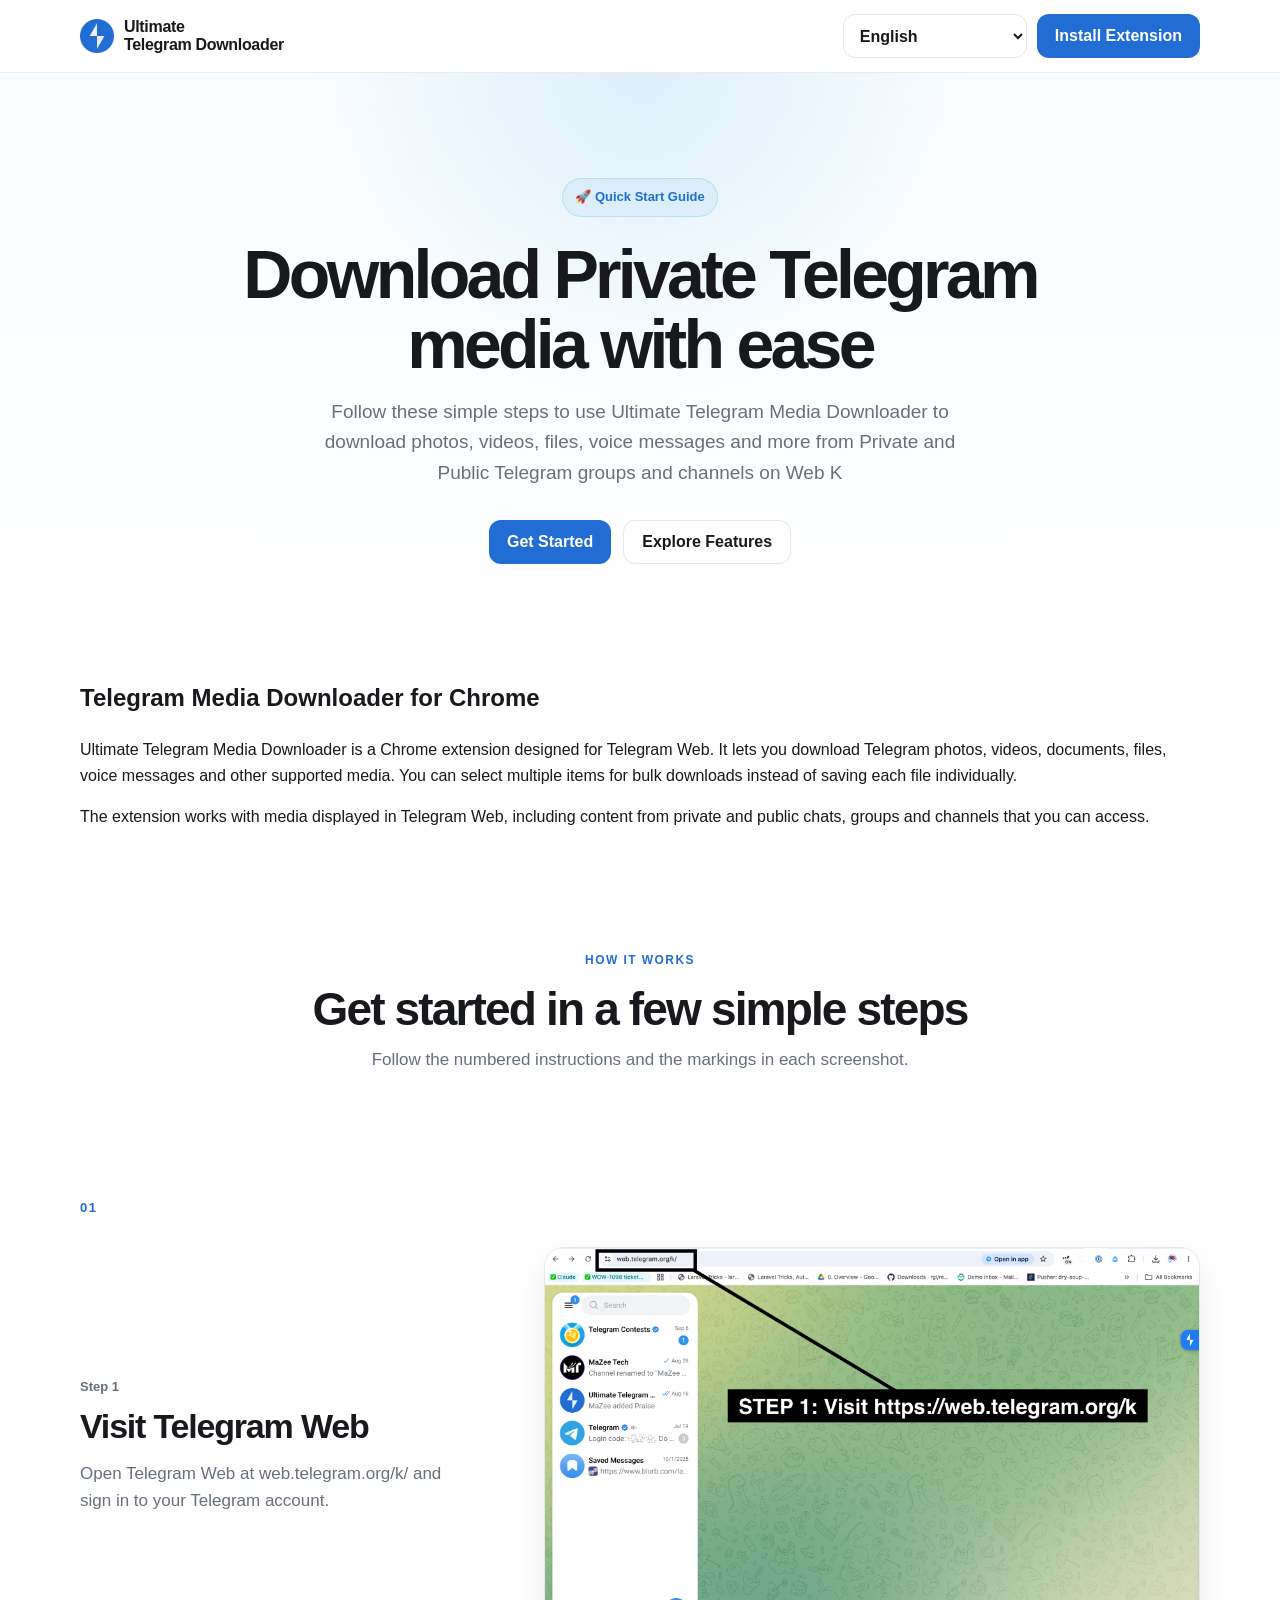
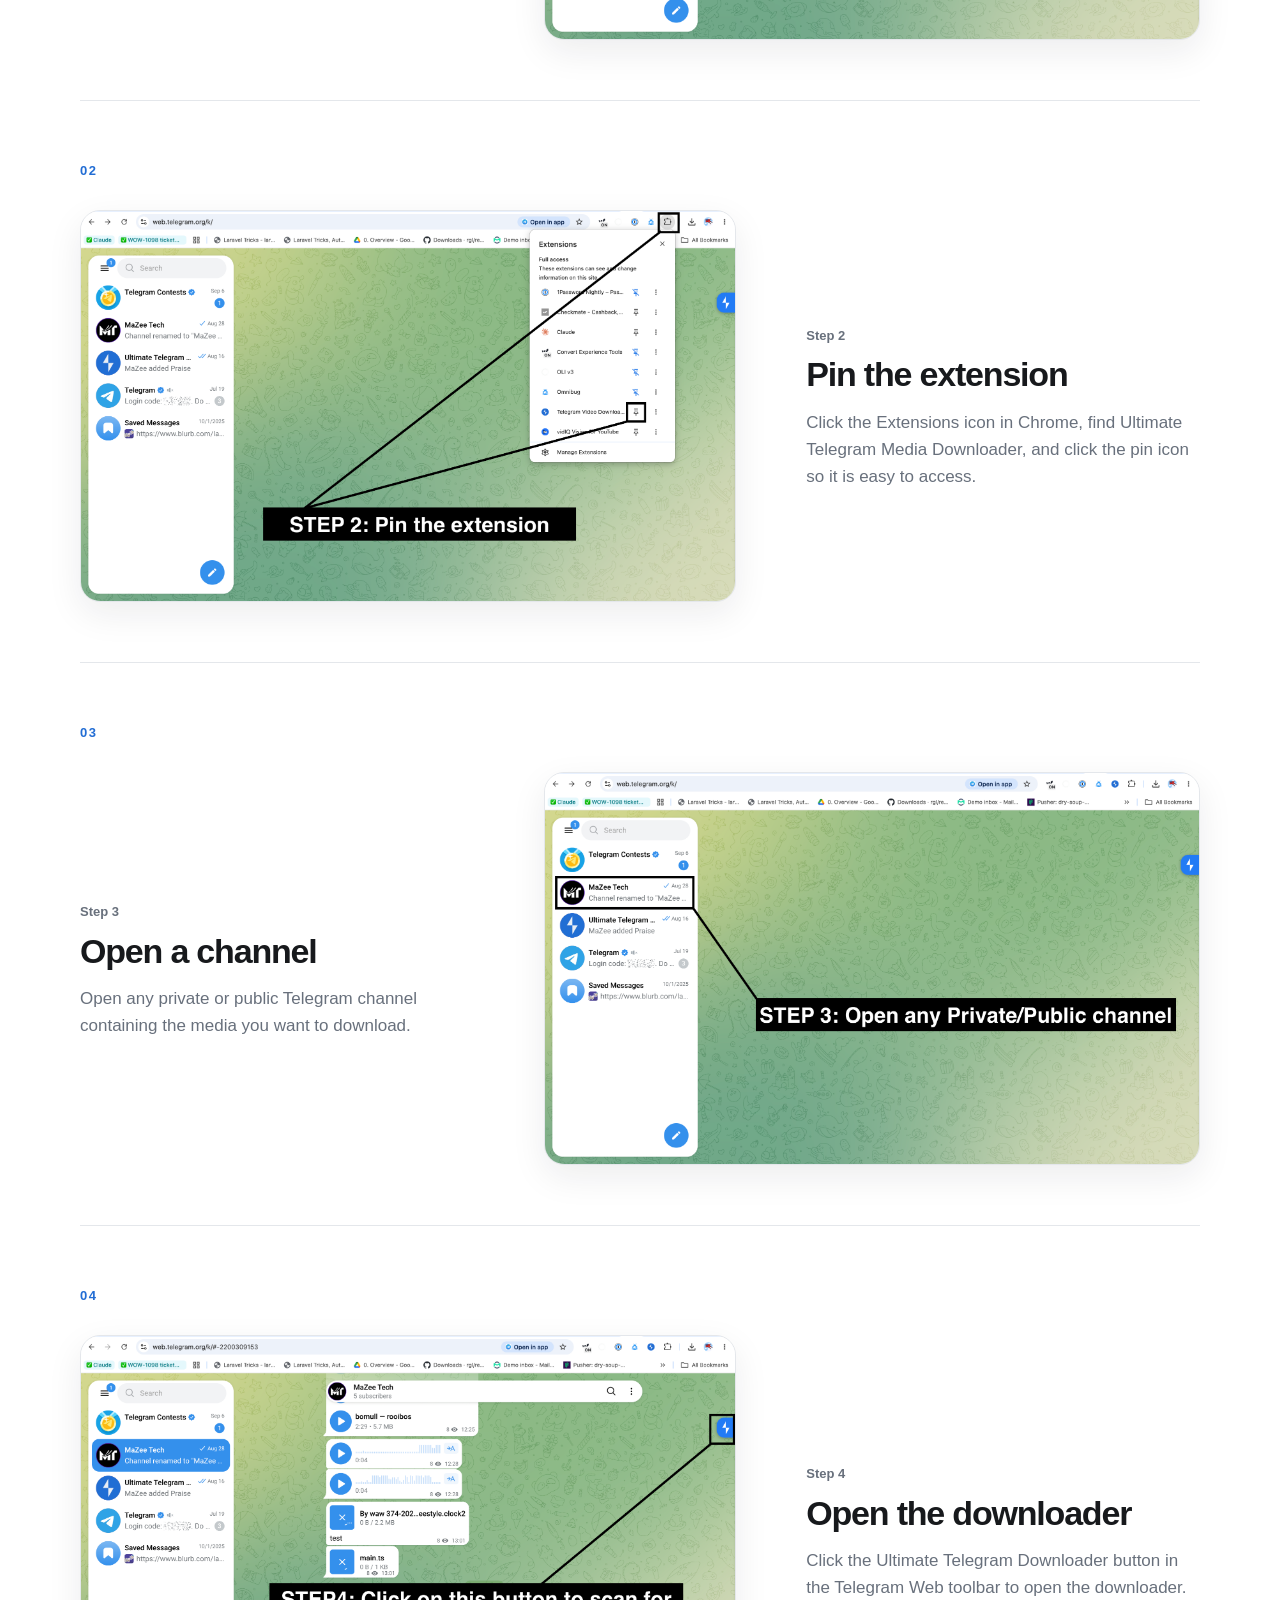
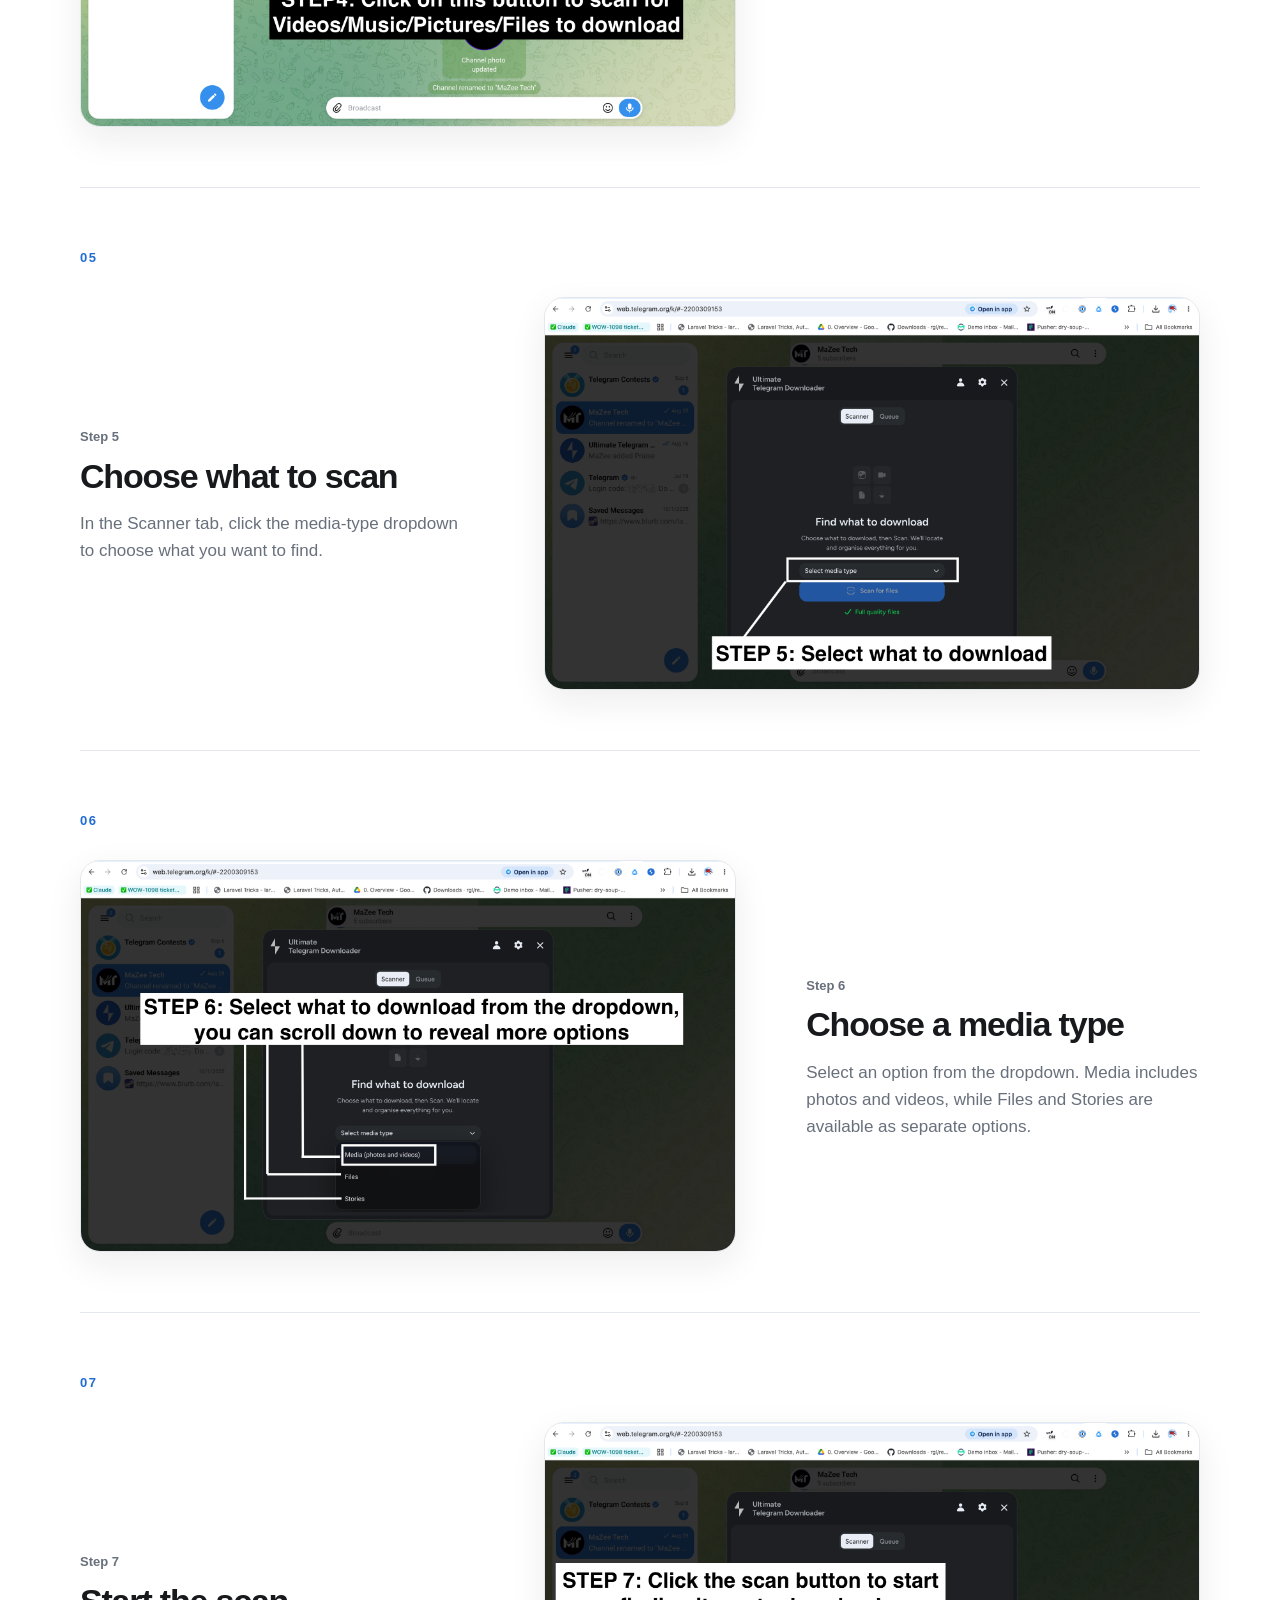
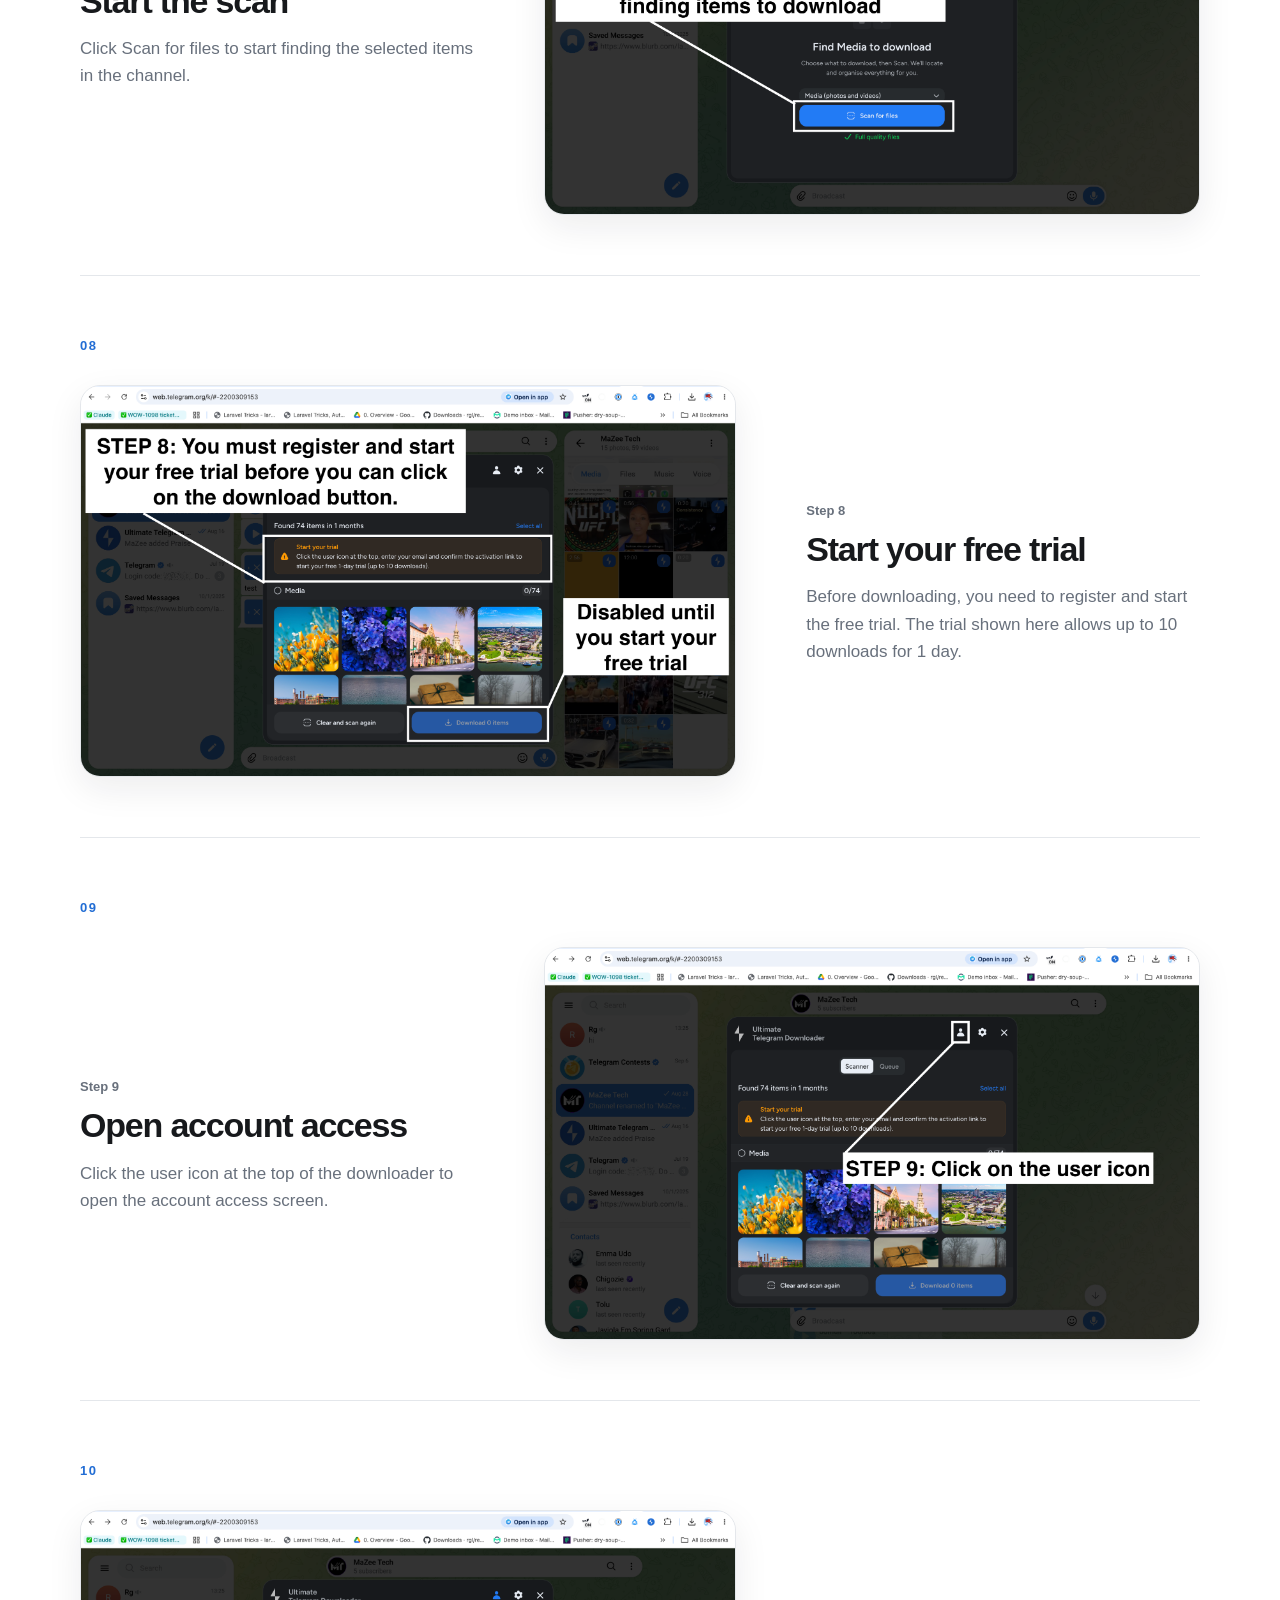
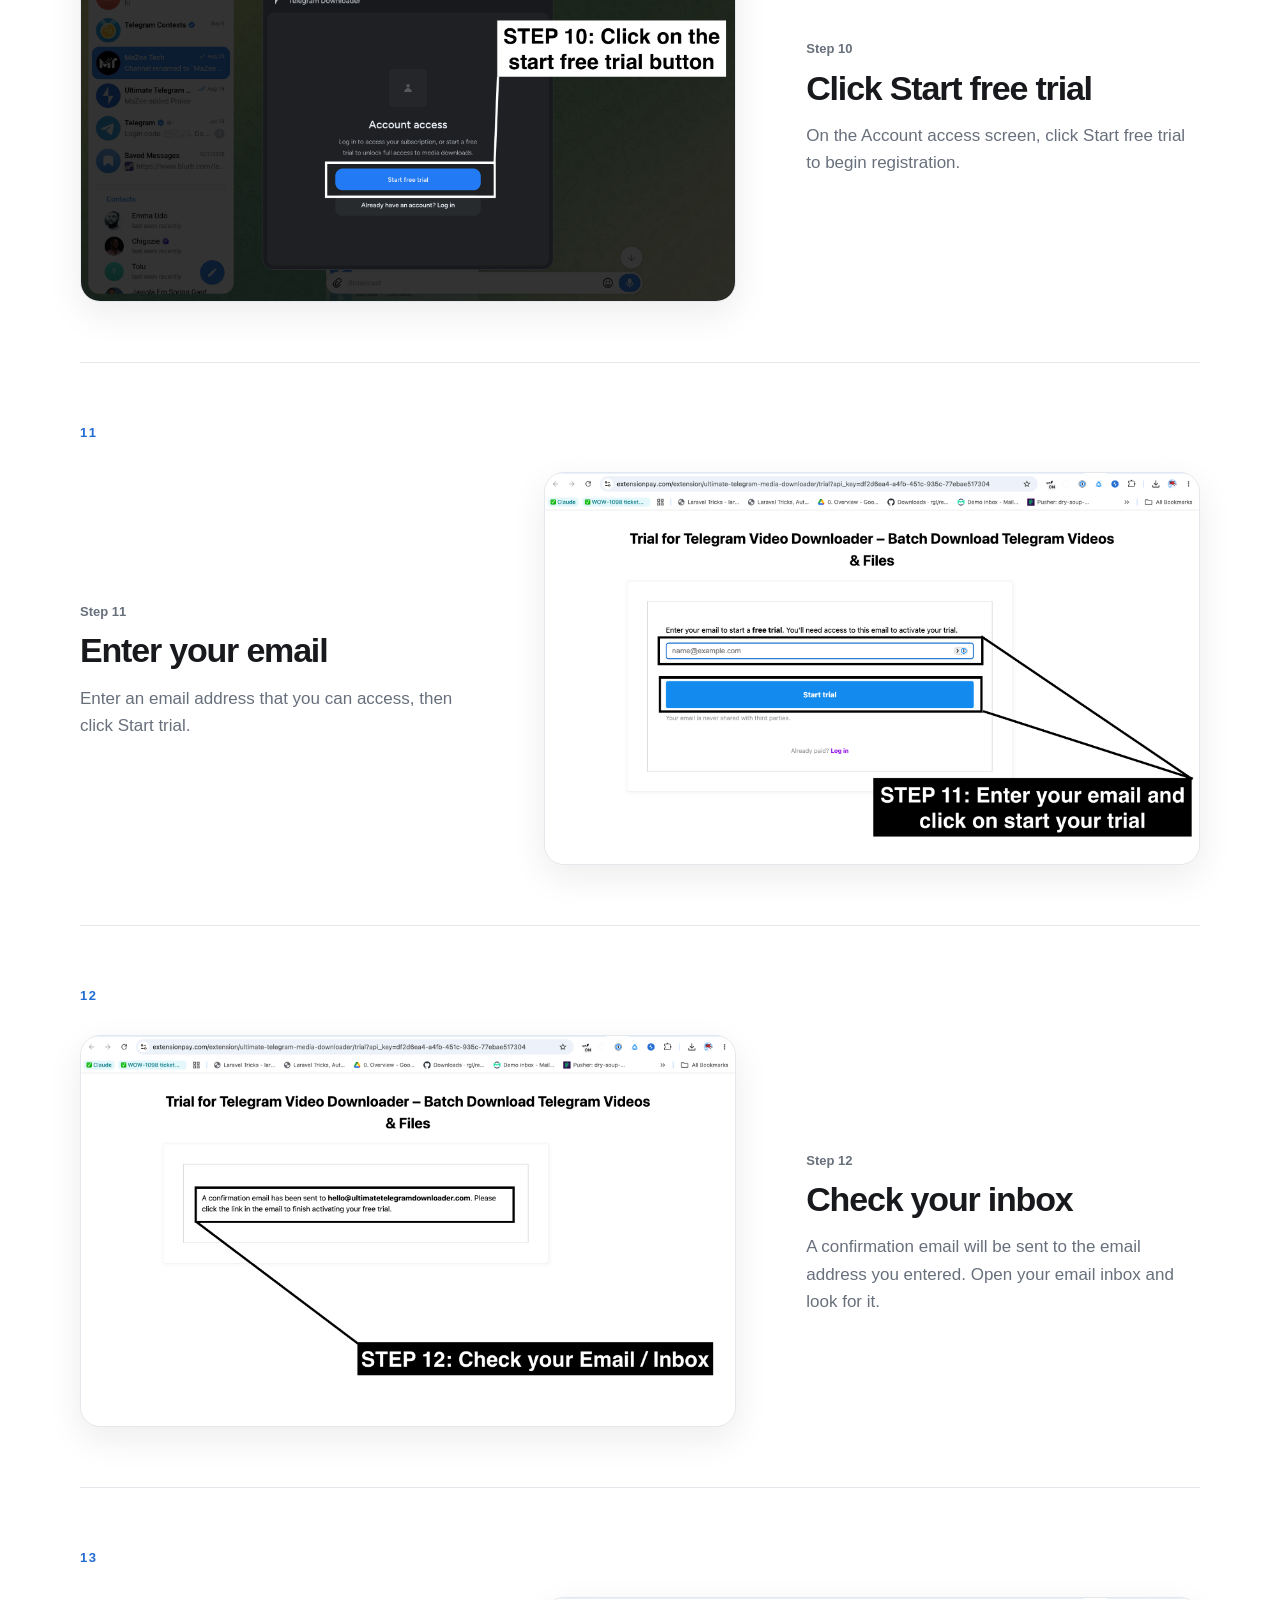
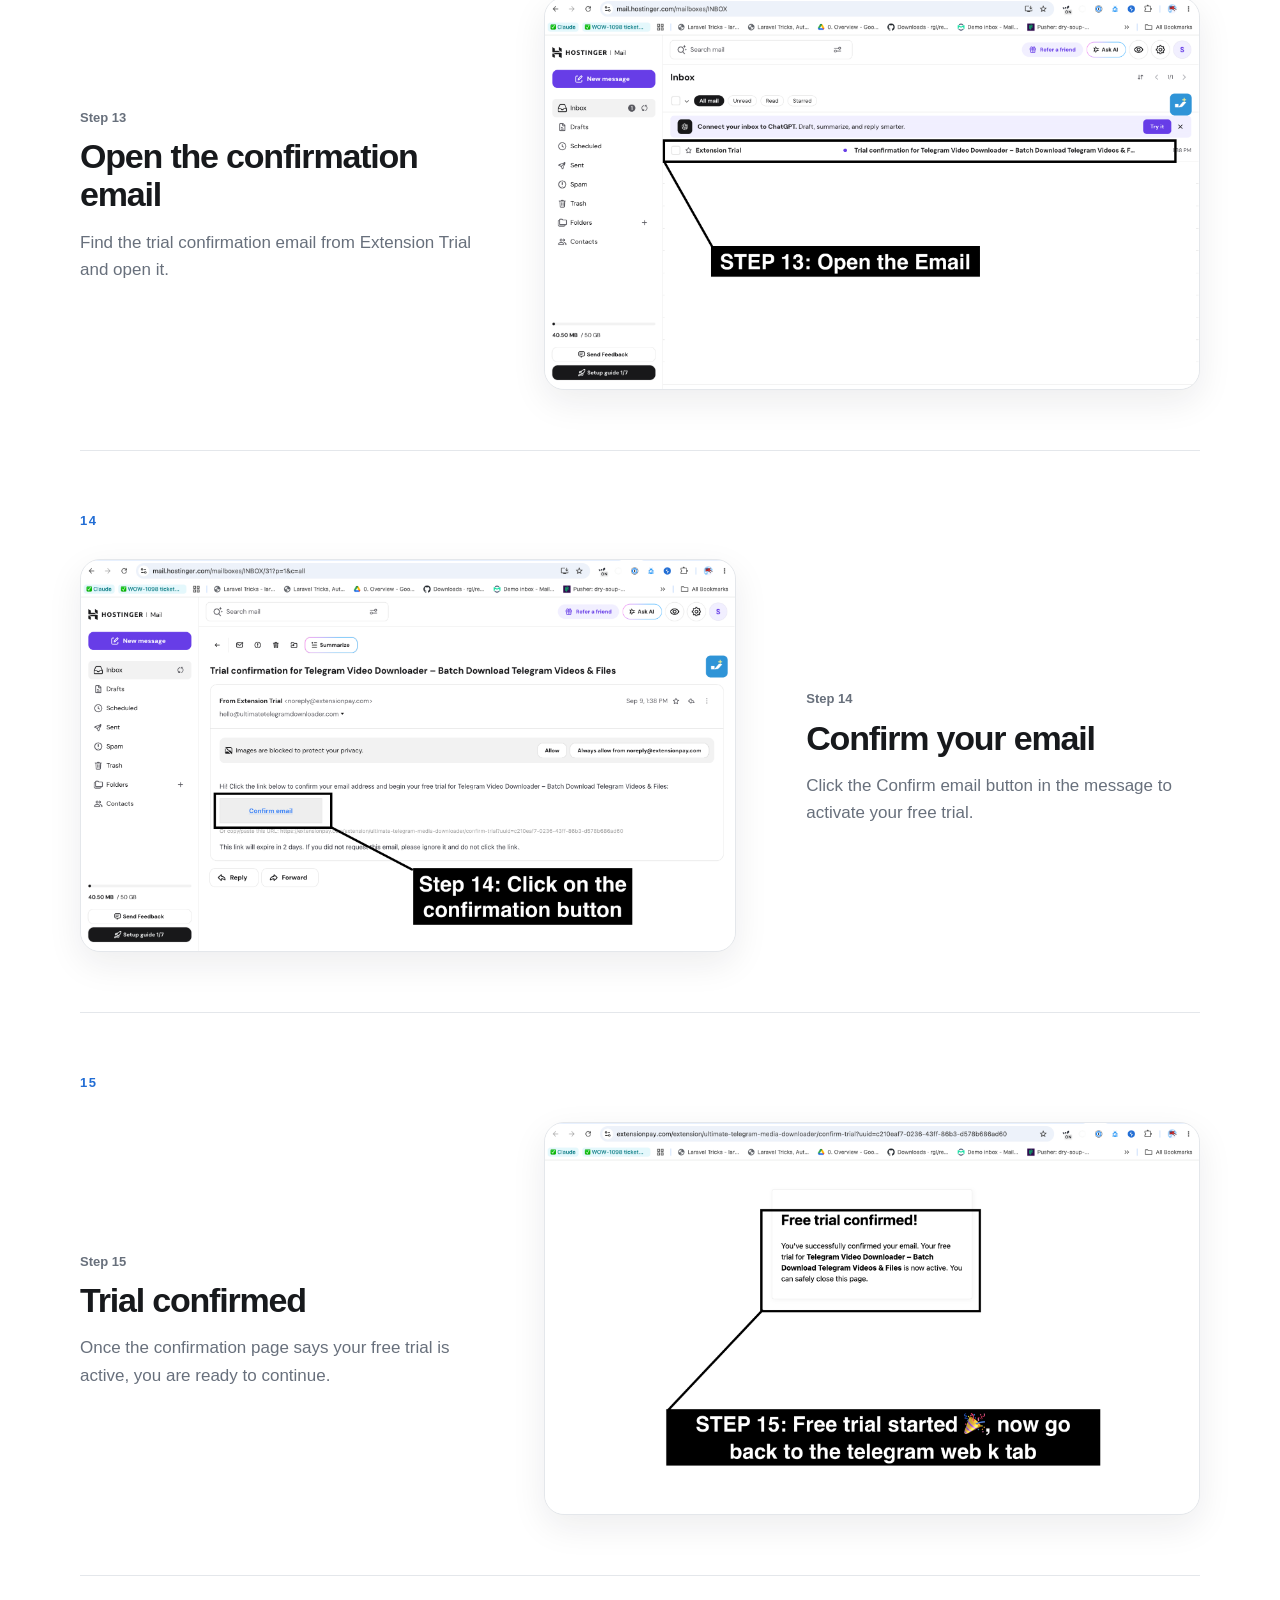
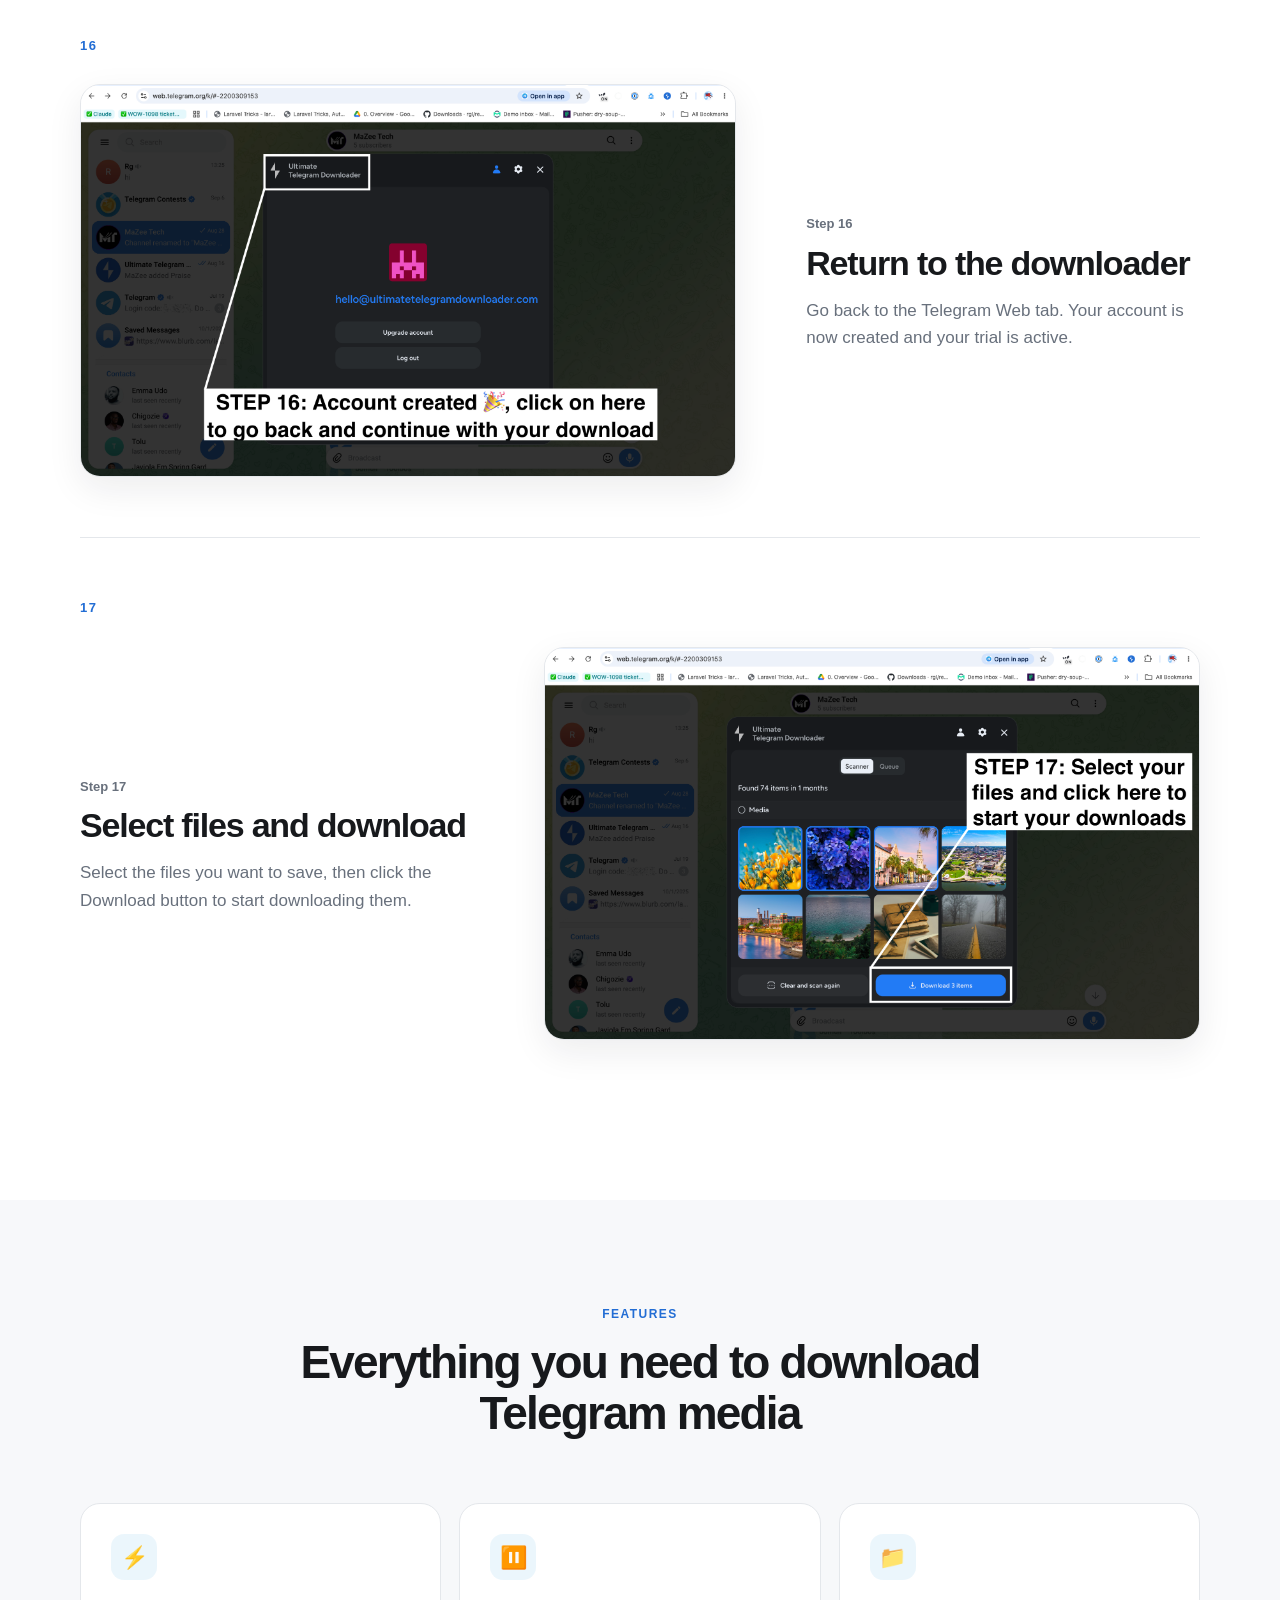
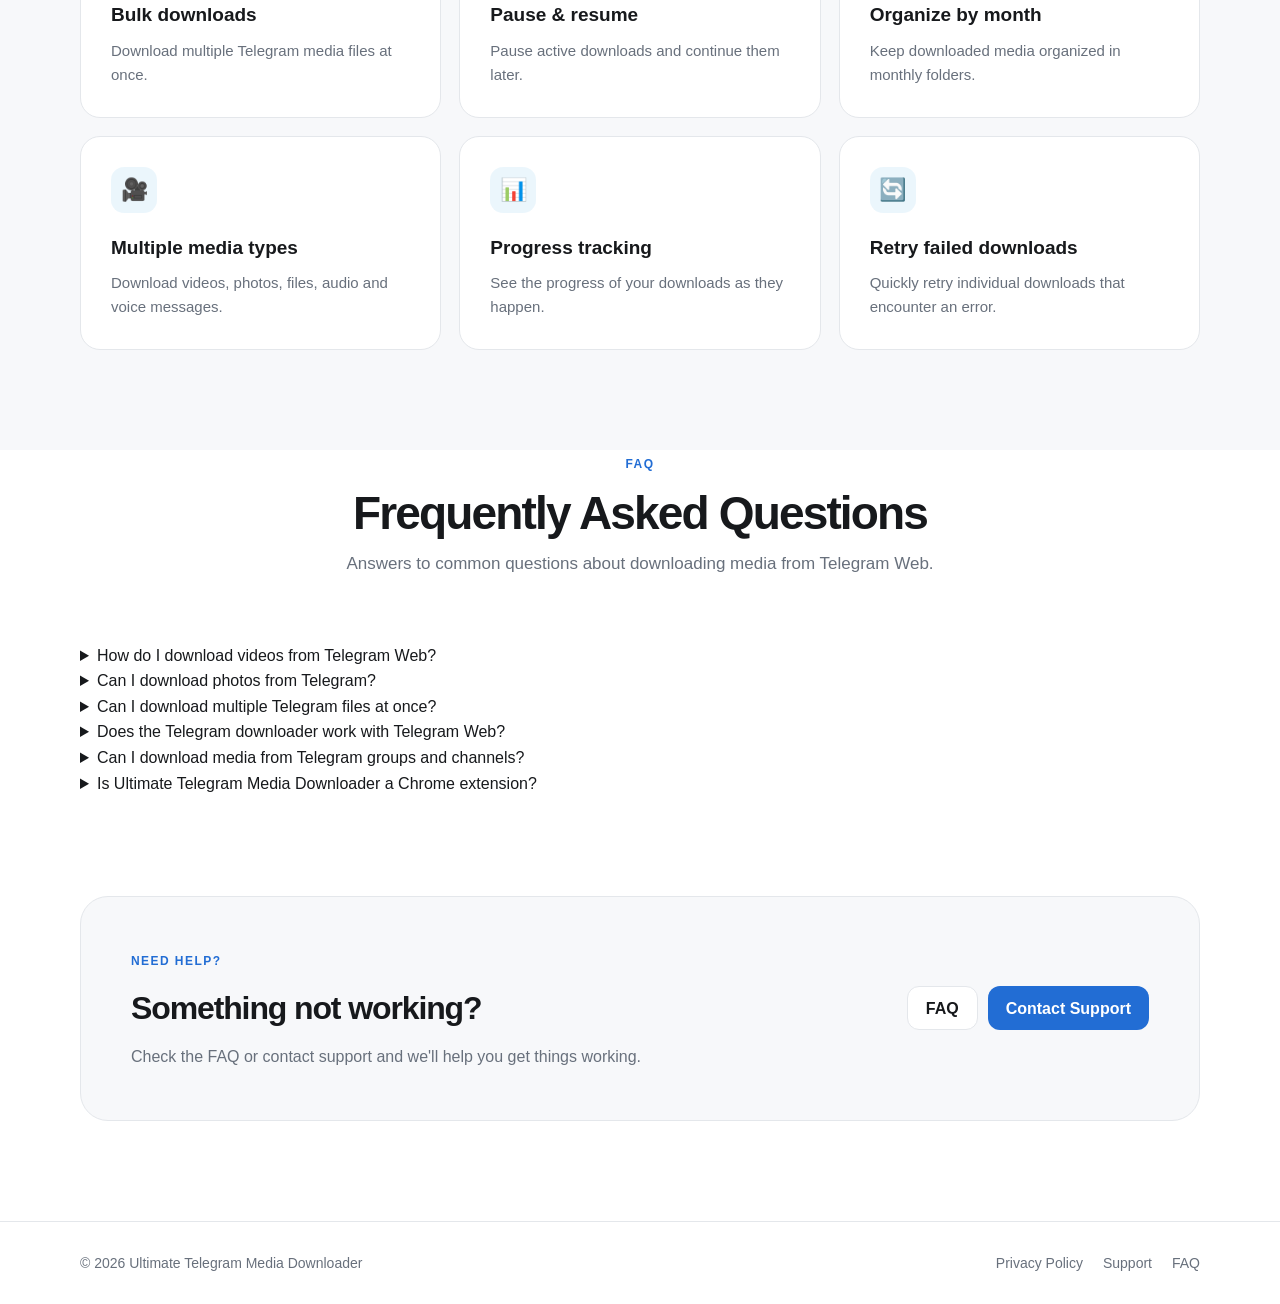
==== commit 6c6161a8: "Add seo" ====
--- a/index.html
+++ b/index.html
@@ -2,16 +2,122 @@
 <html lang="en">
   <head>
     <meta charset="UTF-8" />
+
+    <meta
+      name="google-site-verification"
+      content="RjD1s7IVq386VNcmZTfPhMvKSWJ-Z6hPS1sVqNgtyv0"
+    />
+
     <meta name="viewport" content="width=device-width, initial-scale=1.0" />
+
     <meta
       name="description"
       id="meta-description"
-      content="Learn how to use Ultimate Telegram Media Downloader to download photos, videos, files and more from Telegram Web."
-    />
+      content="Learn how to download Telegram photos, videos, files, voice messages and other media from Telegram Web with Ultimate Telegram Media Downloader."
+    />
+
+    <meta
+      name="keywords"
+      content="Telegram media downloader, Telegram video downloader, Telegram photo downloader, Telegram file downloader, Telegram Web downloader, bulk Telegram downloader, download Telegram videos, download Telegram files"
+    />
+
+    <meta name="robots" content="index, follow, max-image-preview:large" />
     <meta name="theme-color" content="#229ed9" />
+
+    <link
+      rel="canonical"
+      href="https://mazee-tech.github.io/ultimate-telegram-downloader/"
+    />
+
     <title id="page-title">
-      Ultimate Telegram Media Downloader - How to Use
+      Telegram Media Downloader - Download Photos, Videos & Files | Ultimate
+      Telegram Downloader
     </title>
+
+    <!-- Open Graph -->
+    <meta property="og:type" content="website" />
+    <meta
+      property="og:title"
+      id="og-title"
+      content="Telegram Media Downloader - Download Photos, Videos & Files"
+    />
+    <meta
+      property="og:description"
+      id="og-description"
+      content="Download Telegram photos, videos, files, voice messages and other media from Telegram Web with Ultimate Telegram Media Downloader."
+    />
+    <meta
+      property="og:url"
+      content="https://mazee-tech.github.io/ultimate-telegram-downloader/"
+    />
+    <meta
+      property="og:image"
+      content="https://mazee-tech.github.io/ultimate-telegram-downloader/images/icon.png"
+    />
+    <meta
+      property="og:site_name"
+      content="Ultimate Telegram Media Downloader"
+    />
+
+    <!-- Social sharing -->
+    <meta name="twitter:card" content="summary_large_image" />
+    <meta
+      name="twitter:title"
+      id="twitter-title"
+      content="Telegram Media Downloader - Download Photos, Videos & Files"
+    />
+    <meta
+      name="twitter:description"
+      id="twitter-description"
+      content="Download Telegram photos, videos, files, voice messages and other media from Telegram Web."
+    />
+    <meta
+      name="twitter:image"
+      content="https://mazee-tech.github.io/ultimate-telegram-downloader/images/icon.png"
+    />
+
+    <!-- Software / product structured data -->
+    <script type="application/ld+json">
+      {
+        "@context": "https://schema.org",
+        "@type": "SoftwareApplication",
+        "name": "Ultimate Telegram Media Downloader",
+        "description": "A Chrome extension for downloading photos, videos, files, voice messages and other media from Telegram Web.",
+        "applicationCategory": "BrowserApplication",
+        "operatingSystem": "Chrome",
+        "url": "https://mazee-tech.github.io/ultimate-telegram-downloader/",
+        "downloadUrl": "https://chromewebstore.google.com/detail/kemekpnmlfpofdgfalpjndmdgpjogjgl",
+        "offers": [
+          {
+            "@type": "Offer",
+            "price": "10",
+            "priceCurrency": "USD"
+          },
+          {
+            "@type": "Offer",
+            "price": "40",
+            "priceCurrency": "USD"
+          },
+          {
+            "@type": "Offer",
+            "price": "100",
+            "priceCurrency": "USD"
+          }
+        ]
+      }
+    </script>
+
+    <!-- Product / organization structured data -->
+    <script type="application/ld+json">
+      {
+        "@context": "https://schema.org",
+        "@type": "Organization",
+        "name": "Ultimate Telegram Media Downloader",
+        "url": "https://mazee-tech.github.io/ultimate-telegram-downloader/",
+        "logo": "https://mazee-tech.github.io/ultimate-telegram-downloader/images/icon.png"
+      }
+    </script>
+
     <link rel="stylesheet" href="style.css" />
     <link rel="icon" type="image/png" href="images/favicon.ico" />
   </head>
@@ -20,20 +126,20 @@
     <header class="site-header">
       <div class="container nav">
         <a
-          href="?lang=en"
+          href="./"
           class="brand"
-          aria-label="Ultimate Telegram Downloader"
+          aria-label="Ultimate Telegram Media Downloader"
         >
           <img
             width="34"
             height="34"
-            alt="ultimate telegram downloader icon"
+            alt="Ultimate Telegram Media Downloader icon"
             src="images/icon.png"
           />
-          <span class="brand-name"
-            >Ultimate <br />
-            Telegram Downloader</span
-          >
+          <span class="brand-name">
+            Ultimate <br />
+            Telegram Downloader
+          </span>
         </a>
 
         <div class="nav-actions">
@@ -52,14 +158,16 @@
               <option value="hr">Hrvatski</option>
             </select>
           </label>
+
           <a
             class="nav-button"
-            href="https://chromewebstore.google.com/detail/kemekpnmlfpofdgfalpjndmdgpjogjgl?utm_source=item-share-cb"
+            href="https://chromewebstore.google.com/detail/kemekpnmlfpofdgfalpjndmdgpjogjgl"
             target="_blank"
-            rel="noopener"
+            rel="noopener noreferrer"
             data-i18n="installExtension"
-            >Install Extension</a
           >
+            Install Extension
+          </a>
         </div>
       </div>
     </header>
@@ -68,26 +176,50 @@
       <section class="hero">
         <div class="container hero-content">
           <div class="badge" data-i18n="badge">🚀 Quick Start Guide</div>
+
           <h1 data-i18n="heroTitle">
-            Download Private/Public Telegram media with ease.
+            Telegram Media Downloader for Photos, Videos, Files & More
           </h1>
+
           <p data-i18n="heroDescription">
-            Follow these simple steps to use Ultimate Telegram Media Downloader
-            to download photos, videos, files, voice messages and more from
-            Private and Public Telegram groups and channels on Web K.
+            Download photos, videos, files, voice messages and other media from
+            Telegram Web with Ultimate Telegram Media Downloader. Save media
+            from private and public Telegram groups and channels directly from
+            your browser.
           </p>
 
           <div class="hero-actions">
-            <a class="primary-button" href="#steps" data-i18n="getStarted"
-              >Get Started</a
-            >
+            <a class="primary-button" href="#steps" data-i18n="getStarted">
+              Get Started
+            </a>
+
             <a
               class="secondary-button"
               href="#features"
               data-i18n="exploreFeatures"
-              >Explore Features</a
             >
+              Explore Features
+            </a>
           </div>
+        </div>
+      </section>
+
+      <!-- Crawlable product summary -->
+      <section class="seo-intro">
+        <div class="container">
+          <h2>Telegram Media Downloader for Chrome</h2>
+          <p>
+            Ultimate Telegram Media Downloader is a Chrome extension designed
+            for Telegram Web. It lets you download Telegram photos, videos,
+            documents, files, voice messages and other supported media. You can
+            select multiple items for bulk downloads instead of saving each file
+            individually.
+          </p>
+          <p>
+            The extension works with media displayed in Telegram Web, including
+            content from private and public chats, groups and channels that you
+            can access.
+          </p>
         </div>
       </section>
 
@@ -95,7 +227,9 @@
         <div class="container">
           <div class="section-heading">
             <span class="eyebrow" data-i18n="howItWorks">HOW IT WORKS</span>
-            <h2 data-i18n="stepsTitle">Get started in a few simple steps</h2>
+
+            <h2 data-i18n="stepsTitle">How to download Telegram media</h2>
+
             <p data-i18n="stepsDescription">
               Follow the numbered instructions and the markings in each
               screenshot.
@@ -110,11 +244,87 @@
         <div class="container">
           <div class="section-heading">
             <span class="eyebrow" data-i18n="featuresEyebrow">FEATURES</span>
+
             <h2 data-i18n="featuresTitle">
               Everything you need to download Telegram media
             </h2>
           </div>
+
           <div class="feature-grid" id="features-container"></div>
+        </div>
+      </section>
+
+      <!-- FAQ gives search engines and AI systems direct answers to common questions. -->
+      <section id="faq" class="faq-section">
+        <div class="container">
+          <div class="section-heading">
+            <span class="eyebrow">FAQ</span>
+            <h2>Frequently Asked Questions</h2>
+            <p>
+              Answers to common questions about downloading media from Telegram
+              Web.
+            </p>
+          </div>
+
+          <div class="faq-list">
+            <details>
+              <summary>How do I download videos from Telegram Web?</summary>
+              <p>
+                Install Ultimate Telegram Media Downloader, open Telegram Web,
+                open the chat or channel containing the video, select the media
+                you want to download, and use the extension's download controls.
+              </p>
+            </details>
+
+            <details>
+              <summary>Can I download photos from Telegram?</summary>
+              <p>
+                Yes. Ultimate Telegram Media Downloader supports downloading
+                Telegram photos as well as videos, files, voice messages and
+                other supported media.
+              </p>
+            </details>
+
+            <details>
+              <summary>Can I download multiple Telegram files at once?</summary>
+              <p>
+                Yes. The extension supports bulk media downloads, allowing you
+                to select multiple supported Telegram media items instead of
+                downloading them individually.
+              </p>
+            </details>
+
+            <details>
+              <summary>
+                Does the Telegram downloader work with Telegram Web?
+              </summary>
+              <p>
+                Yes. Ultimate Telegram Media Downloader is designed for use with
+                Telegram Web in Chrome.
+              </p>
+            </details>
+
+            <details>
+              <summary>
+                Can I download media from Telegram groups and channels?
+              </summary>
+              <p>
+                You can download supported media from Telegram groups and
+                channels that you can access through Telegram Web, subject to
+                Telegram's permissions and the content owner's rights.
+              </p>
+            </details>
+
+            <details>
+              <summary>
+                Is Ultimate Telegram Media Downloader a Chrome extension?
+              </summary>
+              <p>
+                Yes. Ultimate Telegram Media Downloader is a browser extension
+                for Google Chrome and is available through the Chrome Web Store.
+              </p>
+            </details>
+          </div>
         </div>
       </section>
 
@@ -123,25 +333,31 @@
           <div class="help-card">
             <div>
               <span class="eyebrow" data-i18n="helpEyebrow">NEED HELP?</span>
+
               <h2 data-i18n="helpTitle">Something not working?</h2>
+
               <p data-i18n="helpDescription">
                 Check the FAQ or contact support and we'll help you get things
                 working.
               </p>
             </div>
+
             <div class="help-actions">
               <a
                 class="secondary-button"
                 href="https://sites.google.com/view/ultimate-telegram-downloader/support"
                 data-i18n="faq"
-                >FAQ</a
               >
+                FAQ
+              </a>
+
               <a
                 class="primary-button"
                 href="mailto:support@ultimatetelegramdownloader.com"
                 data-i18n="contactSupport"
-                >Contact Support</a
               >
+                Contact Support
+              </a>
             </div>
           </div>
         </div>
@@ -150,23 +366,40 @@
 
     <footer class="site-footer">
       <div class="container footer-content">
-        <span data-i18n="copyright"
-          >© 2026 Ultimate Telegram Media Downloader</span
-        >
+        <span data-i18n="copyright">
+          © 2026 Ultimate Telegram Media Downloader
+        </span>
+
         <div>
           <a
             href="https://sites.google.com/view/ultimate-telegram-downloader/privacy-policy"
             data-i18n="privacy"
-            >Privacy Policy</a
           >
+            Privacy Policy
+          </a>
+
           <a
             href="https://sites.google.com/view/ultimate-telegram-downloader/support"
             data-i18n="support"
-            >Support</a
           >
+            Support
+          </a>
+
+          <a href="#faq">FAQ</a>
         </div>
       </div>
     </footer>
+
+    <noscript>
+      <div class="container">
+        <p>
+          Ultimate Telegram Media Downloader is a Chrome extension for
+          downloading photos, videos, files, voice messages and other media from
+          Telegram Web. JavaScript is required for the interactive language
+          selector and step-by-step screenshots.
+        </p>
+      </div>
+    </noscript>
 
     <script>
       async function init() {
@@ -193,6 +426,36 @@
           });
         }
 
+        function updateSeo(t) {
+          const title =
+            t.title ||
+            "Telegram Media Downloader - Download Photos, Videos & Files | Ultimate Telegram Downloader";
+
+          const description =
+            t.meta ||
+            "Download Telegram photos, videos, files, voice messages and other media from Telegram Web with Ultimate Telegram Media Downloader.";
+
+          document.title = title;
+
+          document
+            .getElementById("meta-description")
+            .setAttribute("content", description);
+
+          document.getElementById("og-title").setAttribute("content", title);
+
+          document
+            .getElementById("og-description")
+            .setAttribute("content", description);
+
+          document
+            .getElementById("twitter-title")
+            .setAttribute("content", title);
+
+          document
+            .getElementById("twitter-description")
+            .setAttribute("content", description);
+        }
+
         function applyLanguage(lang) {
           const t = translations[lang] || translations.en;
 
@@ -200,11 +463,7 @@
           document.documentElement.dir =
             lang === "ar" || lang === "he" ? "rtl" : "ltr";
 
-          document.title = t.title;
-
-          document
-            .getElementById("meta-description")
-            .setAttribute("content", t.meta);
+          updateSeo(t);
 
           document.querySelectorAll("[data-i18n]").forEach((el) => {
             const key = el.dataset.i18n;
@@ -219,42 +478,42 @@
           stepsContainer.innerHTML = buildSteps(t)
             .map(
               (s, i) => `
-            <article class="step">
-              <div class="step-number">${String(i + 1).padStart(2, "0")}</div>
-
-              <div class="step-content">
-                <div class="step-copy">
-                  <span class="step-label">
-                    ${lang === "fr" ? "Étape" : "Step"} ${i + 1}
-                  </span>
-
-                  <h3>${s.title}</h3>
-                  <p>${s.description}</p>
-                </div>
-
-                <figure class="step-media">
-                  <img
-                    class="step-image"
-                    src="${s.image}"
-                    alt="${s.alt}"
-                    loading="lazy"
-                  >
-                </figure>
-              </div>
-            </article>
-          `,
+                <article class="step">
+                  <div class="step-number">${String(i + 1).padStart(2, "0")}</div>
+
+                  <div class="step-content">
+                    <div class="step-copy">
+                      <span class="step-label">
+                        ${lang === "fr" ? "Étape" : "Step"} ${i + 1}
+                      </span>
+
+                      <h3>${s.title}</h3>
+                      <p>${s.description}</p>
+                    </div>
+
+                    <figure class="step-media">
+                      <img
+                        class="step-image"
+                        src="${s.image}"
+                        alt="${s.alt}"
+                        loading="${i === 0 ? "eager" : "lazy"}"
+                      >
+                    </figure>
+                  </div>
+                </article>
+              `,
             )
             .join("");
 
           document.getElementById("features-container").innerHTML = t.features
             .map(
               (f) => `
-            <div class="feature-card">
-              <div class="feature-icon">${f[0]}</div>
-              <h3>${f[1]}</h3>
-              <p>${f[2]}</p>
-            </div>
-          `,
+                <div class="feature-card">
+                  <div class="feature-icon" aria-hidden="true">${f[0]}</div>
+                  <h3>${f[1]}</h3>
+                  <p>${f[2]}</p>
+                </div>
+              `,
             )
             .join("");
 
@@ -268,7 +527,6 @@
         }
 
         const urlLang = new URLSearchParams(window.location.search).get("lang");
-
         const storedLang = localStorage.getItem("utd-language");
 
         const browserLang = (navigator.language || "en")
@@ -292,7 +550,12 @@
         applyLanguage(initialLang);
       }
 
-      init();
+      init().catch((error) => {
+        console.error(
+          "Failed to initialize Ultimate Telegram Downloader:",
+          error,
+        );
+      });
     </script>
   </body>
 </html>
